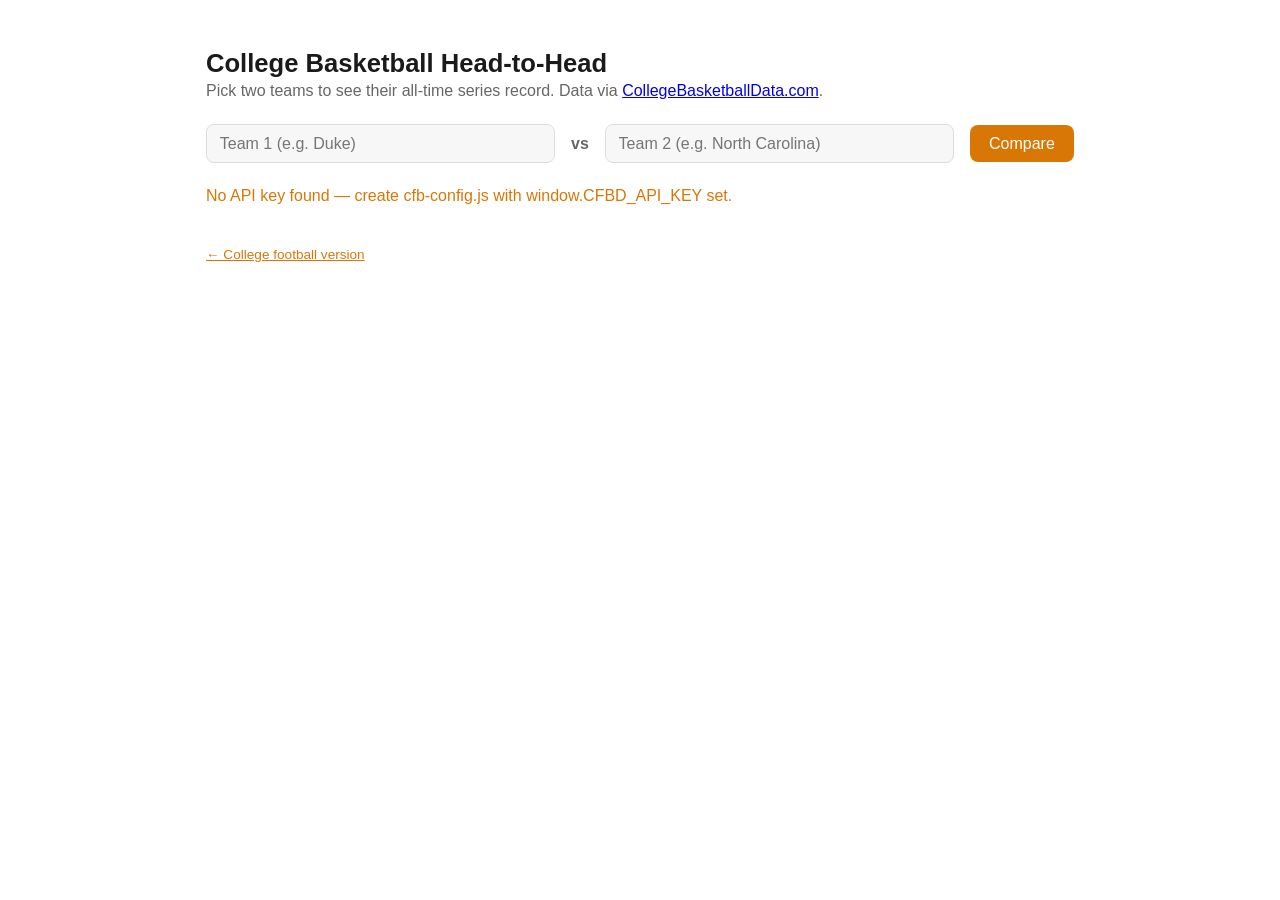
==== cbb-h2h.html @ 53931f18 "feat: add h2h files" ====
<!DOCTYPE html>
<html lang="en">
<head>
<meta charset="UTF-8">
<title>College Basketball Head-to-Head</title>
<style>
  :root {
    color-scheme: light dark;
    --bg: #ffffff;
    --fg: #1a1a1a;
    --muted: #666;
    --border: #ddd;
    --accent: #d97706;
    --card: #f7f7f7;
  }
  @media (prefers-color-scheme: dark) {
    :root {
      --bg: #14161a;
      --fg: #e8e8e8;
      --muted: #9aa0a6;
      --border: #333;
      --accent: #f0a94e;
      --card: #1e2126;
    }
  }
  * { box-sizing: border-box; }
  body {
    background: var(--bg);
    color: var(--fg);
    font-family: -apple-system, BlinkMacSystemFont, "Segoe UI", Roboto, sans-serif;
    max-width: 900px;
    margin: 0 auto;
    padding: 2rem 1rem 4rem;
  }
  h1 { font-size: 1.6rem; margin-bottom: .25rem; }
  p.sub { color: var(--muted); margin-top: 0; }
  .picker {
    display: flex;
    align-items: center;
    gap: 1rem;
    flex-wrap: wrap;
    margin: 1.5rem 0;
  }
  .picker input {
    flex: 1;
    min-width: 200px;
    padding: .6rem .8rem;
    font-size: 1rem;
    border: 1px solid var(--border);
    border-radius: 8px;
    background: var(--card);
    color: var(--fg);
  }
  .vs { font-weight: 700; color: var(--muted); }
  button {
    padding: .6rem 1.2rem;
    font-size: 1rem;
    border: none;
    border-radius: 8px;
    background: var(--accent);
    color: #fff;
    cursor: pointer;
  }
  button:disabled { opacity: .5; cursor: default; }
  #status { color: var(--muted); min-height: 1.2rem; margin-top: .5rem; }
  #result { margin-top: 1.5rem; }
  .summary {
    display: flex;
    gap: 1rem;
    flex-wrap: wrap;
    margin-bottom: 1.5rem;
  }
  .stat {
    background: var(--card);
    border: 1px solid var(--border);
    border-radius: 10px;
    padding: 1rem 1.5rem;
    text-align: center;
    flex: 1;
    min-width: 120px;
  }
  .stat .n { font-size: 1.8rem; font-weight: 700; }
  .stat .l { color: var(--muted); font-size: .85rem; }
  table { width: 100%; border-collapse: collapse; font-size: .9rem; }
  th, td { text-align: left; padding: .5rem .6rem; border-bottom: 1px solid var(--border); }
  th { color: var(--muted); font-weight: 600; }
  tr:hover td { background: var(--card); }
  .winner { font-weight: 700; }
  nav.crosslink { margin-top: 2.5rem; font-size: .85rem; }
  nav.crosslink a { color: var(--accent); }
</style>
</head>
<body>

<h1>College Basketball Head-to-Head</h1>
<p class="sub">Pick two teams to see their all-time series record. Data via <a href="https://collegebasketballdata.com" target="_blank" rel="noopener">CollegeBasketballData.com</a>.</p>

<div class="picker">
  <input id="team1" list="teams" placeholder="Team 1 (e.g. Duke)" autocomplete="off">
  <span class="vs">vs</span>
  <input id="team2" list="teams" placeholder="Team 2 (e.g. North Carolina)" autocomplete="off">
  <datalist id="teams"></datalist>
  <button id="go">Compare</button>
</div>

<div id="status"></div>
<div id="result"></div>

<nav class="crosslink"><a href="cfb-h2h.html">&larr; College football version</a></nav>

<script src="cfb-config.js"></script>
<script>
const API_BASE = "https://api.collegebasketballdata.com";

function apiKey() {
  return (window.CFBD_API_KEY || "").trim();
}

async function apiFetch(path) {
  const key = apiKey();
  if (!key) throw new Error("No API key set. Add it to cfb-config.js.");
  const res = await fetch(API_BASE + path, {
    headers: { Authorization: "Bearer " + key }
  });
  if (!res.ok) {
    throw new Error(`API error ${res.status}: ${await res.text()}`);
  }
  return res.json();
}

async function loadTeams() {
  try {
    const teams = await apiFetch("/teams");
    const names = [...new Set(teams.map(t => t.school))].sort();
    const datalist = document.getElementById("teams");
    datalist.innerHTML = names
      .map(name => `<option value="${name.replace(/"/g, "&quot;")}">`)
      .join("");
  } catch (err) {
    setStatus("Couldn't load team list (typing still works): " + err.message, true);
  }
}

function setStatus(msg, isError) {
  const el = document.getElementById("status");
  el.textContent = msg;
  el.style.color = isError ? "var(--accent)" : "var(--muted)";
}

function fmtDate(d) {
  if (!d) return "";
  return new Date(d).toLocaleDateString(undefined, { year: "numeric", month: "short", day: "numeric" });
}

async function compare() {
  const t1 = document.getElementById("team1").value.trim();
  const t2 = document.getElementById("team2").value.trim();
  const resultEl = document.getElementById("result");
  resultEl.innerHTML = "";

  if (!t1 || !t2) {
    setStatus("Enter both team names.", true);
    return;
  }
  if (t1.toLowerCase() === t2.toLowerCase()) {
    setStatus("Pick two different teams.", true);
    return;
  }

  setStatus("Loading matchup history...");
  document.getElementById("go").disabled = true;

  try {
    // The basketball API has no dedicated matchup endpoint, so pull every
    // game for team1 and filter down to games against team2 client-side.
    const allGames = await apiFetch(`/games?team=${encodeURIComponent(t1)}`);
    const t2Lower = t2.toLowerCase();
    const games = allGames.filter(g =>
      (g.homeTeam || "").toLowerCase() === t2Lower ||
      (g.awayTeam || "").toLowerCase() === t2Lower
    );

    if (games.length === 0) {
      setStatus(`No games found between ${t1} and ${t2}.`);
      return;
    }

    // Resolve canonical display names from the actual game data.
    const team1Name = games[0].homeTeam.toLowerCase() === t1.toLowerCase() ? games[0].homeTeam : games[0].awayTeam;
    const team2Name = games[0].homeTeam.toLowerCase() === t2Lower ? games[0].homeTeam : games[0].awayTeam;

    let team1Wins = 0, team2Wins = 0, ties = 0;
    for (const g of games) {
      const homeIsTeam1 = g.homeTeam.toLowerCase() === t1.toLowerCase();
      const team1Won = homeIsTeam1 ? g.homeWinner : g.awayWinner;
      const team2Won = homeIsTeam1 ? g.awayWinner : g.homeWinner;
      if (team1Won) team1Wins++;
      else if (team2Won) team2Wins++;
      else ties++;
    }

    const seasons = games.map(g => g.season);
    const startYear = Math.min(...seasons);
    const endYear = Math.max(...seasons);
    setStatus(`${games.length} games found, ${startYear}–${endYear}.`);

    const summary = document.createElement("div");
    summary.className = "summary";
    summary.innerHTML = `
      <div class="stat"><div class="n">${team1Wins}</div><div class="l">${team1Name} wins</div></div>
      <div class="stat"><div class="n">${team2Wins}</div><div class="l">${team2Name} wins</div></div>
      <div class="stat"><div class="n">${ties}</div><div class="l">Ties</div></div>
    `;

    const table = document.createElement("table");
    const rows = [...games].sort((a, b) => new Date(b.startDate) - new Date(a.startDate));
    table.innerHTML = `
      <thead>
        <tr><th>Date</th><th>Season</th><th>Home</th><th>Away</th><th>Score</th><th>Winner</th></tr>
      </thead>
      <tbody>
        ${rows.map(g => {
          const winner = g.homeWinner ? g.homeTeam : g.awayWinner ? g.awayTeam : "Tie";
          const label = g.tournament ? `${g.season} (${g.tournament})` : g.season;
          return `<tr>
            <td>${fmtDate(g.startDate)}</td>
            <td>${label}</td>
            <td>${g.homeTeam}</td>
            <td>${g.awayTeam}</td>
            <td>${g.homePoints ?? "?"}–${g.awayPoints ?? "?"}</td>
            <td class="winner">${winner}</td>
          </tr>`;
        }).join("")}
      </tbody>
    `;

    resultEl.appendChild(summary);
    resultEl.appendChild(table);
  } catch (err) {
    setStatus("Error: " + err.message, true);
  } finally {
    document.getElementById("go").disabled = false;
  }
}

document.getElementById("go").addEventListener("click", compare);
document.getElementById("team2").addEventListener("keydown", e => { if (e.key === "Enter") compare(); });
document.getElementById("team1").addEventListener("keydown", e => { if (e.key === "Enter") compare(); });

if (!apiKey()) {
  setStatus("No API key found — create cfb-config.js with window.CFBD_API_KEY set.", true);
} else {
  loadTeams();
}
</script>

</body>
</html>
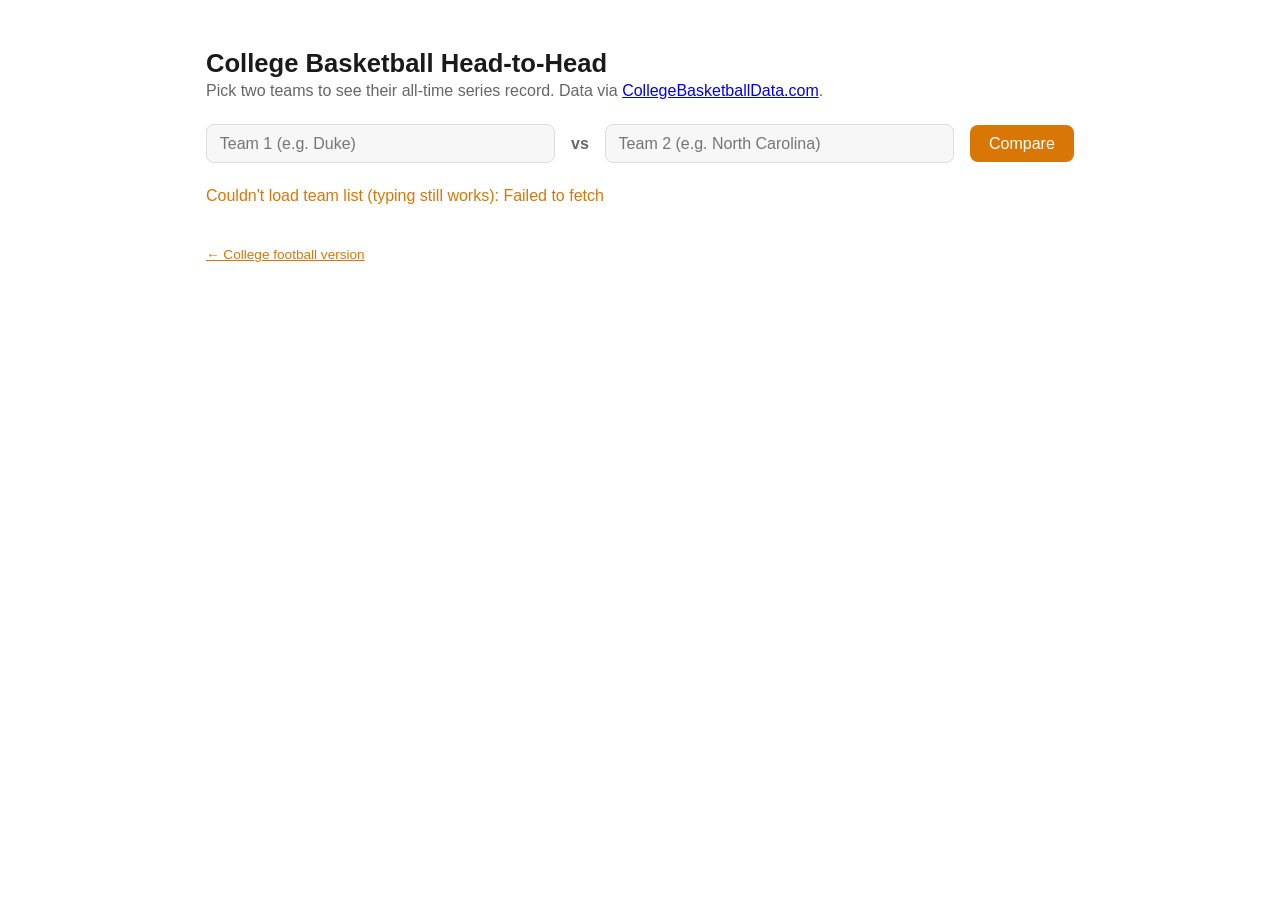
==== commit 6cedac16: "Proxy API calls through Cloudflare Worker; add landing page" ====
--- a/cbb-h2h.html
+++ b/cbb-h2h.html
@@ -108,20 +108,13 @@
 
 <nav class="crosslink"><a href="cfb-h2h.html">&larr; College football version</a></nav>
 
-<script src="cfb-config.js"></script>
+<script src="proxy-config.js"></script>
 <script>
-const API_BASE = "https://api.collegebasketballdata.com";
-
-function apiKey() {
-  return (window.CFBD_API_KEY || "").trim();
-}
+// Requests go through the Cloudflare Worker in worker/, which adds the API key.
+const API_BASE = (window.H2H_PROXY || "").replace(/\/$/, "") + "/cbb";
 
 async function apiFetch(path) {
-  const key = apiKey();
-  if (!key) throw new Error("No API key set. Add it to cfb-config.js.");
-  const res = await fetch(API_BASE + path, {
-    headers: { Authorization: "Bearer " + key }
-  });
+  const res = await fetch(API_BASE + path);
   if (!res.ok) {
     throw new Error(`API error ${res.status}: ${await res.text()}`);
   }
@@ -247,8 +240,8 @@
 document.getElementById("team2").addEventListener("keydown", e => { if (e.key === "Enter") compare(); });
 document.getElementById("team1").addEventListener("keydown", e => { if (e.key === "Enter") compare(); });
 
-if (!apiKey()) {
-  setStatus("No API key found — create cfb-config.js with window.CFBD_API_KEY set.", true);
+if (!window.H2H_PROXY) {
+  setStatus("No proxy URL set — set window.H2H_PROXY in proxy-config.js.", true);
 } else {
   loadTeams();
 }
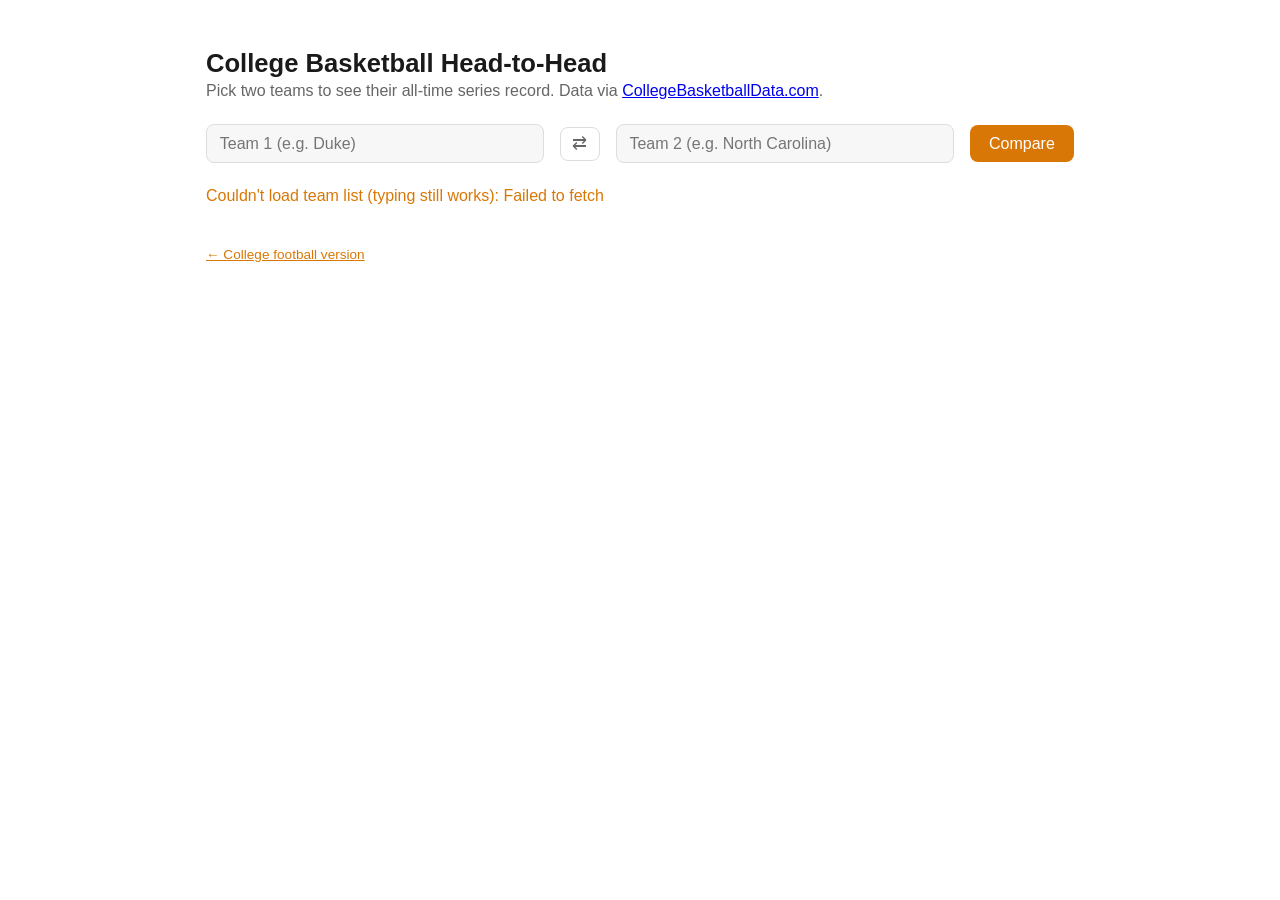
==== commit 1273660d: "feat: mobile layout, shareable links, swap button, typo-tolerant team names Co-Authored-By: Claude O" ====
--- a/cbb-h2h.html
+++ b/cbb-h2h.html
@@ -2,6 +2,7 @@
 <html lang="en">
 <head>
 <meta charset="UTF-8">
+<meta name="viewport" content="width=device-width, initial-scale=1">
 <title>College Basketball Head-to-Head</title>
 <style>
   :root {
@@ -51,7 +52,6 @@
     background: var(--card);
     color: var(--fg);
   }
-  .vs { font-weight: 700; color: var(--muted); }
   button {
     padding: .6rem 1.2rem;
     font-size: 1rem;
@@ -86,6 +86,49 @@
   th { color: var(--muted); font-weight: 600; }
   tr:hover td { background: var(--card); }
   .winner { font-weight: 700; }
+  button.swap {
+    padding: .45rem .7rem;
+    background: transparent;
+    color: var(--muted);
+    border: 1px solid var(--border);
+    font-size: 1.1rem;
+    line-height: 1;
+  }
+  button.swap:hover { color: var(--fg); border-color: var(--muted); }
+  .status-row { display: flex; align-items: baseline; gap: .75rem; flex-wrap: wrap; margin-top: .5rem; }
+  .status-row #status { margin-top: 0; }
+  button.link-btn {
+    padding: 0;
+    background: none;
+    color: var(--accent);
+    font-size: .85rem;
+    text-decoration: underline;
+  }
+  #suggest { display: flex; gap: .5rem; flex-wrap: wrap; margin-top: .5rem; }
+  #suggest:empty { display: none; }
+  button.chip {
+    padding: .35rem .75rem;
+    font-size: .9rem;
+    background: var(--card);
+    color: var(--fg);
+    border: 1px solid var(--border);
+    border-radius: 999px;
+  }
+  button.chip:hover { border-color: var(--accent); }
+  .table-wrap { overflow-x: auto; -webkit-overflow-scrolling: touch; }
+  @media (max-width: 600px) {
+    body { padding: 1.25rem .9rem 3rem; }
+    .picker { gap: .6rem; }
+    .picker input { flex-basis: 100%; min-width: 0; }
+    button.swap { margin: 0 auto; transform: rotate(90deg); }
+    #go { flex-basis: 100%; }
+    .stat { padding: .75rem; min-width: 0; }
+    .stat .n { font-size: 1.4rem; }
+    table { min-width: 560px; font-size: .85rem; }
+    th, td { padding: .4rem .45rem; }
+  }
+  tr.upcoming td { color: var(--muted); font-style: italic; }
+  tr.upcoming .winner { font-weight: 400; }
   nav.crosslink { margin-top: 2.5rem; font-size: .85rem; }
   nav.crosslink a { color: var(--accent); }
 </style>
@@ -97,21 +140,26 @@
 
 <div class="picker">
   <input id="team1" list="teams" placeholder="Team 1 (e.g. Duke)" autocomplete="off">
-  <span class="vs">vs</span>
+  <button id="swap" class="swap" type="button" title="Swap teams" aria-label="Swap teams">&#8644;</button>
   <input id="team2" list="teams" placeholder="Team 2 (e.g. North Carolina)" autocomplete="off">
   <datalist id="teams"></datalist>
   <button id="go">Compare</button>
 </div>
 
-<div id="status"></div>
+<div class="status-row"><div id="status"></div><button id="copy-link" class="link-btn" type="button" hidden>Copy link</button></div>
+<div id="suggest"></div>
 <div id="result"></div>
 
 <nav class="crosslink"><a href="cfb-h2h.html">&larr; College football version</a></nav>
 
 <script src="proxy-config.js"></script>
+<script src="common.js"></script>
 <script>
 // Requests go through the Cloudflare Worker in worker/, which adds the API key.
 const API_BASE = (window.H2H_PROXY || "").replace(/\/$/, "") + "/cbb";
+
+// Built from the team list once it loads; null until then (or if it fails).
+let teamIndex = null;
 
 async function apiFetch(path) {
   const res = await fetch(API_BASE + path);
@@ -124,6 +172,7 @@
 async function loadTeams() {
   try {
     const teams = await apiFetch("/teams");
+    teamIndex = buildTeamIndex(teams, ["abbreviation", "shortDisplayName", "displayName"]);
     const names = [...new Set(teams.map(t => t.school))].sort();
     const datalist = document.getElementById("teams");
     datalist.innerHTML = names
@@ -146,20 +195,26 @@
 }
 
 async function compare() {
-  const t1 = document.getElementById("team1").value.trim();
-  const t2 = document.getElementById("team2").value.trim();
+  const raw1 = document.getElementById("team1").value.trim();
+  const raw2 = document.getElementById("team2").value.trim();
   const resultEl = document.getElementById("result");
   resultEl.innerHTML = "";
-
-  if (!t1 || !t2) {
+  clearSuggestions();
+  showCopyLink(false);
+
+  if (!raw1 || !raw2) {
     setStatus("Enter both team names.", true);
     return;
   }
+  const picked = resolvePair(raw1, raw2, teamIndex, compare);
+  if (!picked) return;
+  const { t1, t2, note } = picked;
   if (t1.toLowerCase() === t2.toLowerCase()) {
     setStatus("Pick two different teams.", true);
     return;
   }
 
+  writeTeamsToUrl(t1, t2);
   setStatus("Loading matchup history...");
   document.getElementById("go").disabled = true;
 
@@ -168,13 +223,21 @@
     // game for team1 and filter down to games against team2 client-side.
     const allGames = await apiFetch(`/games?team=${encodeURIComponent(t1)}`);
     const t2Lower = t2.toLowerCase();
-    const games = allGames.filter(g =>
+    const matchups = allGames.filter(g =>
       (g.homeTeam || "").toLowerCase() === t2Lower ||
       (g.awayTeam || "").toLowerCase() === t2Lower
     );
 
+    // Unplayed games come back with status "scheduled" and a 0–0 score, so
+    // only finished games count toward the record. Future ones are listed as
+    // upcoming; past non-final ones (postponed/cancelled) are dropped.
+    const now = Date.now();
+    const played = matchups.filter(g => g.status === "final");
+    const upcoming = matchups.filter(g => g.status !== "final" && new Date(g.startDate) > now);
+    const games = [...played, ...upcoming];
+
     if (games.length === 0) {
-      setStatus(`No games found between ${t1} and ${t2}.`);
+      setStatus(`No games found between ${t1} and ${t2}.${note}`);
       return;
     }
 
@@ -183,7 +246,7 @@
     const team2Name = games[0].homeTeam.toLowerCase() === t2Lower ? games[0].homeTeam : games[0].awayTeam;
 
     let team1Wins = 0, team2Wins = 0, ties = 0;
-    for (const g of games) {
+    for (const g of played) {
       const homeIsTeam1 = g.homeTeam.toLowerCase() === t1.toLowerCase();
       const team1Won = homeIsTeam1 ? g.homeWinner : g.awayWinner;
       const team2Won = homeIsTeam1 ? g.awayWinner : g.homeWinner;
@@ -192,17 +255,20 @@
       else ties++;
     }
 
-    const seasons = games.map(g => g.season);
-    const startYear = Math.min(...seasons);
-    const endYear = Math.max(...seasons);
-    setStatus(`${games.length} games found, ${startYear}–${endYear}.`);
+    const upcomingNote = upcoming.length ? ` · ${upcoming.length} upcoming` : "";
+    if (played.length) {
+      const seasons = played.map(g => g.season);
+      setStatus(`${played.length} games played, ${Math.min(...seasons)}–${Math.max(...seasons)}${upcomingNote}.${note}`);
+    } else {
+      setStatus(`No games played yet${upcomingNote}.${note}`);
+    }
 
     const summary = document.createElement("div");
     summary.className = "summary";
     summary.innerHTML = `
       <div class="stat"><div class="n">${team1Wins}</div><div class="l">${team1Name} wins</div></div>
       <div class="stat"><div class="n">${team2Wins}</div><div class="l">${team2Name} wins</div></div>
-      <div class="stat"><div class="n">${ties}</div><div class="l">Ties</div></div>
+      ${ties ? `<div class="stat"><div class="n">${ties}</div><div class="l">Ties</div></div>` : ""}
     `;
 
     const table = document.createElement("table");
@@ -213,22 +279,28 @@
       </thead>
       <tbody>
         ${rows.map(g => {
-          const winner = g.homeWinner ? g.homeTeam : g.awayWinner ? g.awayTeam : "Tie";
+          const isUpcoming = g.status !== "final";
+          const winner = isUpcoming ? "Upcoming" : g.homeWinner ? g.homeTeam : g.awayWinner ? g.awayTeam : "Tie";
+          const score = isUpcoming ? "—" : `${g.homePoints ?? "?"}–${g.awayPoints ?? "?"}`;
           const label = g.tournament ? `${g.season} (${g.tournament})` : g.season;
-          return `<tr>
+          return `<tr${isUpcoming ? ' class="upcoming"' : ""}>
             <td>${fmtDate(g.startDate)}</td>
             <td>${label}</td>
             <td>${g.homeTeam}</td>
             <td>${g.awayTeam}</td>
-            <td>${g.homePoints ?? "?"}–${g.awayPoints ?? "?"}</td>
+            <td>${score}</td>
             <td class="winner">${winner}</td>
           </tr>`;
         }).join("")}
       </tbody>
     `;
 
+    const tableWrap = document.createElement("div");
+    tableWrap.className = "table-wrap";
+    tableWrap.appendChild(table);
     resultEl.appendChild(summary);
-    resultEl.appendChild(table);
+    resultEl.appendChild(tableWrap);
+    showCopyLink(true);
   } catch (err) {
     setStatus("Error: " + err.message, true);
   } finally {
@@ -237,13 +309,15 @@
 }
 
 document.getElementById("go").addEventListener("click", compare);
+initSwap(compare);
+initCopyLink();
 document.getElementById("team2").addEventListener("keydown", e => { if (e.key === "Enter") compare(); });
 document.getElementById("team1").addEventListener("keydown", e => { if (e.key === "Enter") compare(); });
 
 if (!window.H2H_PROXY) {
   setStatus("No proxy URL set — set window.H2H_PROXY in proxy-config.js.", true);
 } else {
-  loadTeams();
+  loadTeams().then(() => autoRunFromUrl(compare));
 }
 </script>
 
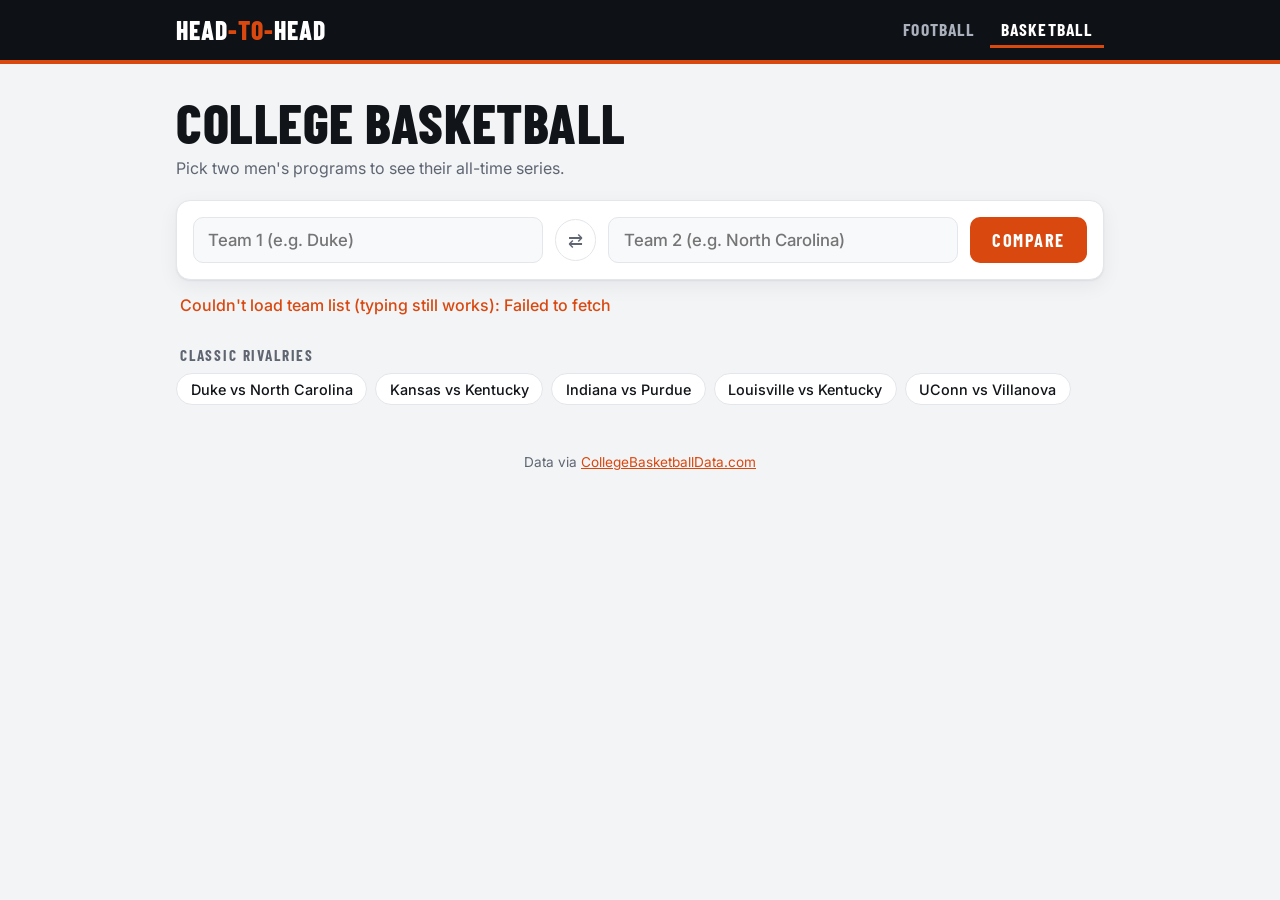
==== commit a9b0f3f7: "feat: scoreboard redesign with team logos and colors Shared style.css, header with sport tabs, score" ====
--- a/cbb-h2h.html
+++ b/cbb-h2h.html
@@ -4,153 +4,49 @@
 <meta charset="UTF-8">
 <meta name="viewport" content="width=device-width, initial-scale=1">
 <title>College Basketball Head-to-Head</title>
-<style>
-  :root {
-    color-scheme: light dark;
-    --bg: #ffffff;
-    --fg: #1a1a1a;
-    --muted: #666;
-    --border: #ddd;
-    --accent: #d97706;
-    --card: #f7f7f7;
-  }
-  @media (prefers-color-scheme: dark) {
-    :root {
-      --bg: #14161a;
-      --fg: #e8e8e8;
-      --muted: #9aa0a6;
-      --border: #333;
-      --accent: #f0a94e;
-      --card: #1e2126;
-    }
-  }
-  * { box-sizing: border-box; }
-  body {
-    background: var(--bg);
-    color: var(--fg);
-    font-family: -apple-system, BlinkMacSystemFont, "Segoe UI", Roboto, sans-serif;
-    max-width: 900px;
-    margin: 0 auto;
-    padding: 2rem 1rem 4rem;
-  }
-  h1 { font-size: 1.6rem; margin-bottom: .25rem; }
-  p.sub { color: var(--muted); margin-top: 0; }
-  .picker {
-    display: flex;
-    align-items: center;
-    gap: 1rem;
-    flex-wrap: wrap;
-    margin: 1.5rem 0;
-  }
-  .picker input {
-    flex: 1;
-    min-width: 200px;
-    padding: .6rem .8rem;
-    font-size: 1rem;
-    border: 1px solid var(--border);
-    border-radius: 8px;
-    background: var(--card);
-    color: var(--fg);
-  }
-  button {
-    padding: .6rem 1.2rem;
-    font-size: 1rem;
-    border: none;
-    border-radius: 8px;
-    background: var(--accent);
-    color: #fff;
-    cursor: pointer;
-  }
-  button:disabled { opacity: .5; cursor: default; }
-  #status { color: var(--muted); min-height: 1.2rem; margin-top: .5rem; }
-  #result { margin-top: 1.5rem; }
-  .summary {
-    display: flex;
-    gap: 1rem;
-    flex-wrap: wrap;
-    margin-bottom: 1.5rem;
-  }
-  .stat {
-    background: var(--card);
-    border: 1px solid var(--border);
-    border-radius: 10px;
-    padding: 1rem 1.5rem;
-    text-align: center;
-    flex: 1;
-    min-width: 120px;
-  }
-  .stat .n { font-size: 1.8rem; font-weight: 700; }
-  .stat .l { color: var(--muted); font-size: .85rem; }
-  table { width: 100%; border-collapse: collapse; font-size: .9rem; }
-  th, td { text-align: left; padding: .5rem .6rem; border-bottom: 1px solid var(--border); }
-  th { color: var(--muted); font-weight: 600; }
-  tr:hover td { background: var(--card); }
-  .winner { font-weight: 700; }
-  button.swap {
-    padding: .45rem .7rem;
-    background: transparent;
-    color: var(--muted);
-    border: 1px solid var(--border);
-    font-size: 1.1rem;
-    line-height: 1;
-  }
-  button.swap:hover { color: var(--fg); border-color: var(--muted); }
-  .status-row { display: flex; align-items: baseline; gap: .75rem; flex-wrap: wrap; margin-top: .5rem; }
-  .status-row #status { margin-top: 0; }
-  button.link-btn {
-    padding: 0;
-    background: none;
-    color: var(--accent);
-    font-size: .85rem;
-    text-decoration: underline;
-  }
-  #suggest { display: flex; gap: .5rem; flex-wrap: wrap; margin-top: .5rem; }
-  #suggest:empty { display: none; }
-  button.chip {
-    padding: .35rem .75rem;
-    font-size: .9rem;
-    background: var(--card);
-    color: var(--fg);
-    border: 1px solid var(--border);
-    border-radius: 999px;
-  }
-  button.chip:hover { border-color: var(--accent); }
-  .table-wrap { overflow-x: auto; -webkit-overflow-scrolling: touch; }
-  @media (max-width: 600px) {
-    body { padding: 1.25rem .9rem 3rem; }
-    .picker { gap: .6rem; }
-    .picker input { flex-basis: 100%; min-width: 0; }
-    button.swap { margin: 0 auto; transform: rotate(90deg); }
-    #go { flex-basis: 100%; }
-    .stat { padding: .75rem; min-width: 0; }
-    .stat .n { font-size: 1.4rem; }
-    table { min-width: 560px; font-size: .85rem; }
-    th, td { padding: .4rem .45rem; }
-  }
-  tr.upcoming td { color: var(--muted); font-style: italic; }
-  tr.upcoming .winner { font-weight: 400; }
-  nav.crosslink { margin-top: 2.5rem; font-size: .85rem; }
-  nav.crosslink a { color: var(--accent); }
-</style>
+<link rel="preconnect" href="https://fonts.googleapis.com">
+<link rel="preconnect" href="https://fonts.gstatic.com" crossorigin>
+<link rel="stylesheet" href="https://fonts.googleapis.com/css2?family=Barlow+Condensed:wght@600;700;800&family=Inter:wght@400;500;600;700&display=swap">
+<link rel="stylesheet" href="style.css">
 </head>
-<body>
-
-<h1>College Basketball Head-to-Head</h1>
-<p class="sub">Pick two teams to see their all-time series record. Data via <a href="https://collegebasketballdata.com" target="_blank" rel="noopener">CollegeBasketballData.com</a>.</p>
-
-<div class="picker">
-  <input id="team1" list="teams" placeholder="Team 1 (e.g. Duke)" autocomplete="off">
-  <button id="swap" class="swap" type="button" title="Swap teams" aria-label="Swap teams">&#8644;</button>
-  <input id="team2" list="teams" placeholder="Team 2 (e.g. North Carolina)" autocomplete="off">
-  <datalist id="teams"></datalist>
-  <button id="go">Compare</button>
-</div>
-
-<div class="status-row"><div id="status"></div><button id="copy-link" class="link-btn" type="button" hidden>Copy link</button></div>
-<div id="suggest"></div>
-<div id="result"></div>
-
-<nav class="crosslink"><a href="cfb-h2h.html">&larr; College football version</a></nav>
+<body data-sport="cbb">
+
+<header class="topbar">
+  <div class="wrap">
+    <a class="wordmark" href="index.html">Head<span>-to-</span>Head</a>
+    <nav class="tabs" aria-label="Sport">
+      <a href="cfb-h2h.html">Football</a>
+      <a href="cbb-h2h.html" aria-current="page">Basketball</a>
+    </nav>
+  </div>
+</header>
+
+<main class="wrap">
+  <section class="hero">
+    <h1>College Basketball</h1>
+    <p>Pick two men's programs to see their all-time series.</p>
+  </section>
+
+  <div class="card picker">
+    <div class="input-wrap"><span class="input-logo"></span><input id="team1" list="teams" placeholder="Team 1 (e.g. Duke)" autocomplete="off" aria-label="Team 1"></div>
+    <button id="swap" class="swap" type="button" title="Swap teams" aria-label="Swap teams">&#8644;</button>
+    <div class="input-wrap"><span class="input-logo"></span><input id="team2" list="teams" placeholder="Team 2 (e.g. North Carolina)" autocomplete="off" aria-label="Team 2"></div>
+    <datalist id="teams"></datalist>
+    <button id="go">Compare</button>
+  </div>
+
+  <div id="status" role="status"></div>
+  <div id="suggest"></div>
+
+  <section id="rivalries" class="rivalries">
+    <h2>Classic rivalries</h2>
+    <div class="chips"></div>
+  </section>
+
+  <div id="result"></div>
+</main>
+
+<footer class="wrap">Data via <a href="https://collegebasketballdata.com" target="_blank" rel="noopener">CollegeBasketballData.com</a></footer>
 
 <script src="proxy-config.js"></script>
 <script src="common.js"></script>
@@ -172,26 +68,17 @@
 async function loadTeams() {
   try {
     const teams = await apiFetch("/teams");
-    teamIndex = buildTeamIndex(teams, ["abbreviation", "shortDisplayName", "displayName"]);
+    teamIndex = buildTeamIndex(teams, ["abbreviation", "shortDisplayName", "displayName"],
+      t => ({ color: t.primaryColor, altColor: t.secondaryColor, abbr: t.abbreviation, logos: t.logos }));
     const names = [...new Set(teams.map(t => t.school))].sort();
     const datalist = document.getElementById("teams");
     datalist.innerHTML = names
-      .map(name => `<option value="${name.replace(/"/g, "&quot;")}">`)
+      .map(name => `<option value="${esc(name)}">`)
       .join("");
+    refreshInputLogos(teamIndex);
   } catch (err) {
     setStatus("Couldn't load team list (typing still works): " + err.message, true);
   }
-}
-
-function setStatus(msg, isError) {
-  const el = document.getElementById("status");
-  el.textContent = msg;
-  el.style.color = isError ? "var(--accent)" : "var(--muted)";
-}
-
-function fmtDate(d) {
-  if (!d) return "";
-  return new Date(d).toLocaleDateString(undefined, { year: "numeric", month: "short", day: "numeric" });
 }
 
 async function compare() {
@@ -200,7 +87,6 @@
   const resultEl = document.getElementById("result");
   resultEl.innerHTML = "";
   clearSuggestions();
-  showCopyLink(false);
 
   if (!raw1 || !raw2) {
     setStatus("Enter both team names.", true);
@@ -216,6 +102,7 @@
 
   writeTeamsToUrl(t1, t2);
   setStatus("Loading matchup history...");
+  renderSkeleton();
   document.getElementById("go").disabled = true;
 
   try {
@@ -237,7 +124,8 @@
     const games = [...played, ...upcoming];
 
     if (games.length === 0) {
-      setStatus(`No games found between ${t1} and ${t2}.${note}`);
+      resultEl.innerHTML = "";
+      setStatus(`No games found between ${t1} and ${t2}. ${note}`.trim());
       return;
     }
 
@@ -256,52 +144,45 @@
     }
 
     const upcomingNote = upcoming.length ? ` · ${upcoming.length} upcoming` : "";
+    let metaLine;
     if (played.length) {
-      const seasons = played.map(g => g.season);
-      setStatus(`${played.length} games played, ${Math.min(...seasons)}–${Math.max(...seasons)}${upcomingNote}.${note}`);
+      metaLine = `${gamesSummary(played.length, played.map(g => g.season))}${upcomingNote}.`;
     } else {
-      setStatus(`No games played yet${upcomingNote}.${note}`);
+      metaLine = `No games played yet${upcomingNote}.`;
     }
-
-    const summary = document.createElement("div");
-    summary.className = "summary";
-    summary.innerHTML = `
-      <div class="stat"><div class="n">${team1Wins}</div><div class="l">${team1Name} wins</div></div>
-      <div class="stat"><div class="n">${team2Wins}</div><div class="l">${team2Name} wins</div></div>
-      ${ties ? `<div class="stat"><div class="n">${ties}</div><div class="l">Ties</div></div>` : ""}
-    `;
-
-    const table = document.createElement("table");
-    const rows = [...games].sort((a, b) => new Date(b.startDate) - new Date(a.startDate));
-    table.innerHTML = `
-      <thead>
-        <tr><th>Date</th><th>Season</th><th>Home</th><th>Away</th><th>Score</th><th>Winner</th></tr>
-      </thead>
-      <tbody>
-        ${rows.map(g => {
-          const isUpcoming = g.status !== "final";
-          const winner = isUpcoming ? "Upcoming" : g.homeWinner ? g.homeTeam : g.awayWinner ? g.awayTeam : "Tie";
-          const score = isUpcoming ? "—" : `${g.homePoints ?? "?"}–${g.awayPoints ?? "?"}`;
-          const label = g.tournament ? `${g.season} (${g.tournament})` : g.season;
-          return `<tr${isUpcoming ? ' class="upcoming"' : ""}>
-            <td>${fmtDate(g.startDate)}</td>
-            <td>${label}</td>
-            <td>${g.homeTeam}</td>
-            <td>${g.awayTeam}</td>
-            <td>${score}</td>
-            <td class="winner">${winner}</td>
-          </tr>`;
-        }).join("")}
-      </tbody>
-    `;
-
-    const tableWrap = document.createElement("div");
-    tableWrap.className = "table-wrap";
-    tableWrap.appendChild(table);
-    resultEl.appendChild(summary);
-    resultEl.appendChild(tableWrap);
-    showCopyLink(true);
+    setStatus("");
+
+    const rows = [...games]
+      .sort((a, b) => new Date(b.startDate) - new Date(a.startDate))
+      .map(g => {
+        const badges = [];
+        if (g.tournament) badges.push({ text: g.tournament, post: true });
+        else if (g.seasonType === "postseason") badges.push({ text: "postseason", post: true });
+        if (g.neutralSite) badges.push({ text: "Neutral" });
+        return {
+          date: g.startDate,
+          season: g.season,
+          badges,
+          home: g.homeTeam,
+          away: g.awayTeam,
+          homePts: g.homePoints,
+          awayPts: g.awayPoints,
+          winner: g.homeWinner ? g.homeTeam : g.awayWinner ? g.awayTeam : null,
+          upcoming: g.status !== "final",
+        };
+      });
+
+    renderMatchup({
+      team1: team1Name,
+      team2: team2Name,
+      wins1: team1Wins,
+      wins2: team2Wins,
+      ties,
+      metaLine: `${metaLine} ${note}`.trim(),
+      rows,
+    }, teamIndex);
   } catch (err) {
+    resultEl.innerHTML = "";
     setStatus("Error: " + err.message, true);
   } finally {
     document.getElementById("go").disabled = false;
@@ -309,8 +190,16 @@
 }
 
 document.getElementById("go").addEventListener("click", compare);
-initSwap(compare);
+initSwap(compare, () => teamIndex);
 initCopyLink();
+initInputLogos(() => teamIndex);
+initRivalries([
+  ["Duke", "North Carolina"],
+  ["Kansas", "Kentucky"],
+  ["Indiana", "Purdue"],
+  ["Louisville", "Kentucky"],
+  ["UConn", "Villanova"],
+], compare);
 document.getElementById("team2").addEventListener("keydown", e => { if (e.key === "Enter") compare(); });
 document.getElementById("team1").addEventListener("keydown", e => { if (e.key === "Enter") compare(); });
 
--- a/style.css
+++ b/style.css
@@ -0,0 +1,365 @@
+/* Shared styles for index.html, cfb-h2h.html and cbb-h2h.html.
+   Each page sets <body data-sport="cfb|cbb"> for its accent color. */
+
+:root {
+  color-scheme: light dark;
+  --bg: #f3f4f6;
+  --surface: #ffffff;
+  --surface-2: #f8f9fb;
+  --fg: #111418;
+  --muted: #5f6672;
+  --border: #e3e6ea;
+  --shadow: 0 1px 2px rgba(16, 20, 26, .06), 0 6px 20px rgba(16, 20, 26, .06);
+  --topbar: #0e1116;
+  --tie: #b9bec7;
+  --accent: #b3122e;
+  --accent-fg: #ffffff;
+  --display: "Barlow Condensed", "Arial Narrow", "Helvetica Neue", sans-serif;
+  --body: "Inter", -apple-system, BlinkMacSystemFont, "Segoe UI", Roboto, sans-serif;
+  --radius: 14px;
+}
+[data-sport="cbb"] { --accent: #d9480f; }
+
+@media (prefers-color-scheme: dark) {
+  :root {
+    --bg: #0b0d11;
+    --surface: #15181e;
+    --surface-2: #1b1f26;
+    --fg: #e9ecf1;
+    --muted: #9aa2ad;
+    --border: #2a2f38;
+    --shadow: 0 1px 2px rgba(0, 0, 0, .4), 0 8px 24px rgba(0, 0, 0, .35);
+    --topbar: #05070a;
+    --tie: #5b626d;
+    --accent: #ff5a6e;
+    --accent-fg: #14060a;
+  }
+  [data-sport="cbb"] { --accent: #ff8a3d; }
+}
+
+* { box-sizing: border-box; }
+html { -webkit-text-size-adjust: 100%; }
+body {
+  margin: 0;
+  background: var(--bg);
+  color: var(--fg);
+  font-family: var(--body);
+  line-height: 1.45;
+}
+a { color: var(--accent); }
+.wrap { max-width: 960px; margin: 0 auto; padding: 0 1rem; }
+
+/* ---- Top bar ---- */
+.topbar {
+  background: var(--topbar);
+  color: #fff;
+  border-bottom: 4px solid var(--accent);
+}
+.topbar .wrap { display: flex; align-items: center; justify-content: space-between; gap: 1rem; height: 60px; }
+.wordmark {
+  font-family: var(--display);
+  font-weight: 800;
+  font-size: 1.6rem;
+  letter-spacing: .04em;
+  color: #fff;
+  text-decoration: none;
+  text-transform: uppercase;
+}
+.wordmark span { color: var(--accent); }
+.tabs { display: flex; gap: .25rem; }
+.tabs a {
+  font-family: var(--display);
+  font-weight: 700;
+  font-size: 1.1rem;
+  letter-spacing: .06em;
+  text-transform: uppercase;
+  color: #aab1bc;
+  text-decoration: none;
+  padding: .35rem .7rem;
+  border-radius: 8px;
+}
+.tabs a:hover { color: #fff; background: rgba(255, 255, 255, .06); }
+.tabs a[aria-current="page"] { color: #fff; box-shadow: inset 0 -3px 0 var(--accent); border-radius: 0; }
+
+/* ---- Page heading ---- */
+.hero { padding: 2rem 0 1.25rem; }
+.hero h1 {
+  font-family: var(--display);
+  font-weight: 800;
+  font-size: clamp(2.2rem, 6vw, 3.4rem);
+  line-height: 1;
+  letter-spacing: .01em;
+  text-transform: uppercase;
+  margin: 0 0 .4rem;
+}
+.hero p { margin: 0; color: var(--muted); }
+
+/* ---- Cards ---- */
+.card {
+  background: var(--surface);
+  border: 1px solid var(--border);
+  border-radius: var(--radius);
+  box-shadow: var(--shadow);
+}
+
+/* ---- Picker ---- */
+.picker { display: flex; align-items: center; gap: .75rem; padding: 1rem; }
+.input-wrap { position: relative; flex: 1; min-width: 0; }
+.input-wrap input {
+  width: 100%;
+  padding: .75rem .9rem;
+  font: 500 1.05rem var(--body);
+  color: var(--fg);
+  background: var(--surface-2);
+  border: 1px solid var(--border);
+  border-radius: 10px;
+  outline: none;
+  transition: border-color .15s, box-shadow .15s;
+}
+.input-wrap input:focus { border-color: var(--accent); box-shadow: 0 0 0 3px color-mix(in srgb, var(--accent) 22%, transparent); }
+.input-wrap.has-logo input { padding-left: 2.9rem; }
+.input-logo { position: absolute; left: .65rem; top: 50%; transform: translateY(-50%); width: 28px; height: 28px; display: none; }
+.input-wrap.has-logo .input-logo { display: block; }
+
+button { font-family: var(--body); cursor: pointer; }
+button:disabled { opacity: .55; cursor: default; }
+#go {
+  padding: .75rem 1.4rem;
+  font: 700 1.15rem var(--display);
+  letter-spacing: .08em;
+  text-transform: uppercase;
+  color: var(--accent-fg);
+  background: var(--accent);
+  border: none;
+  border-radius: 10px;
+}
+#go:hover:not(:disabled) { filter: brightness(1.08); }
+button.swap {
+  flex: none;
+  width: 2.6rem;
+  height: 2.6rem;
+  font-size: 1.15rem;
+  line-height: 1;
+  color: var(--muted);
+  background: transparent;
+  border: 1px solid var(--border);
+  border-radius: 50%;
+}
+button.swap:hover { color: var(--fg); border-color: var(--muted); }
+
+/* ---- Status, suggestions, empty state ---- */
+#status { min-height: 1.4rem; margin: .9rem .25rem 0; color: var(--muted); }
+#status:empty { min-height: 0; margin: 0; }
+#status.error { color: var(--accent); font-weight: 500; }
+#suggest { display: flex; gap: .5rem; flex-wrap: wrap; margin: .6rem .25rem 0; }
+#suggest:empty { display: none; }
+.chip {
+  display: inline-flex;
+  align-items: center;
+  padding: .4rem .85rem;
+  font: 500 .9rem var(--body);
+  color: var(--fg);
+  text-decoration: none;
+  background: var(--surface);
+  border: 1px solid var(--border);
+  border-radius: 999px;
+}
+.chip:hover { border-color: var(--accent); color: var(--accent); }
+.rivalries { margin-top: 1.75rem; }
+.rivalries h2, .section-label {
+  font: 700 .95rem var(--display);
+  letter-spacing: .12em;
+  text-transform: uppercase;
+  color: var(--muted);
+  margin: 0 0 .6rem .25rem;
+}
+.rivalries .chips { display: flex; gap: .5rem; flex-wrap: wrap; }
+
+#result { margin-top: 1.5rem; }
+#result:empty { margin-top: 0; }
+
+/* ---- Scoreboard ---- */
+.scoreboard {
+  --c1: #555;
+  --c2: #999;
+  display: grid;
+  grid-template-columns: 1fr auto 1fr;
+  align-items: center;
+  gap: 1rem 1.25rem;
+  padding: 1.75rem 1.5rem 1.25rem;
+  overflow: hidden;
+  border-left: 6px solid var(--c1);
+  border-right: 6px solid var(--c2);
+  background:
+    linear-gradient(90deg,
+      color-mix(in srgb, var(--c1) 16%, transparent),
+      transparent 38%, transparent 62%,
+      color-mix(in srgb, var(--c2) 16%, transparent)),
+    var(--surface);
+}
+.sb-team { display: flex; flex-direction: column; align-items: center; gap: .6rem; text-align: center; min-width: 0; }
+.sb-name {
+  font: 800 clamp(1.15rem, 3.2vw, 1.75rem) / 1.05 var(--display);
+  letter-spacing: .03em;
+  text-transform: uppercase;
+  overflow-wrap: anywhere;
+}
+.sb-center { text-align: center; }
+.sb-nums {
+  font: 800 clamp(2.8rem, 9vw, 4.6rem) / 1 var(--display);
+  font-variant-numeric: tabular-nums;
+  white-space: nowrap;
+}
+.sb-nums .trail { color: var(--muted); }
+.sb-nums .dash { color: var(--muted); padding: 0 .12em; font-weight: 600; }
+.sb-verdict { margin-top: .4rem; font: 700 1rem var(--display); letter-spacing: .08em; text-transform: uppercase; color: var(--muted); }
+.sb-ties { display: inline-block; margin-top: .45rem; }
+.sb-bar {
+  grid-column: 1 / -1;
+  display: flex;
+  height: 12px;
+  border-radius: 999px;
+  overflow: hidden;
+  background: var(--tie);
+  box-shadow: inset 0 0 0 1px color-mix(in srgb, var(--fg) 12%, transparent);
+}
+.sb-bar i { display: block; min-width: 0; }
+.sb-bar .b1 { background: var(--c1); }
+.sb-bar .b2 { background: var(--c2); }
+.sb-bar .bt { background: var(--tie); }
+.sb-meta {
+  grid-column: 1 / -1;
+  display: flex;
+  justify-content: space-between;
+  align-items: baseline;
+  gap: .5rem 1rem;
+  flex-wrap: wrap;
+  font-size: .9rem;
+  color: var(--muted);
+}
+.link-btn { padding: 0; font: 600 .9rem var(--body); color: var(--accent); background: none; border: none; }
+.link-btn:hover { text-decoration: underline; }
+
+/* ---- Logos ---- */
+.logo { position: relative; display: inline-grid; place-items: center; flex: none; }
+.logo.lg { width: 104px; height: 104px; }
+.logo.sm { width: 28px; height: 28px; }
+.logo picture, .logo img { width: 100%; height: 100%; object-fit: contain; display: block; }
+.logo .initials {
+  position: absolute;
+  inset: 6%;
+  display: grid;
+  place-items: center;
+  border-radius: 50%;
+  font: 800 1.9rem var(--display);
+  letter-spacing: .02em;
+  color: #fff;
+  background: var(--team);
+  visibility: hidden;
+}
+.logo.sm .initials { font-size: .7rem; }
+.logo.no-img .initials { visibility: visible; }
+.logo.no-img picture { display: none; }
+
+/* ---- Pills ---- */
+.pill {
+  display: inline-block;
+  padding: .1rem .5rem;
+  font: 700 .72rem var(--display);
+  letter-spacing: .08em;
+  text-transform: uppercase;
+  white-space: nowrap;
+  vertical-align: .1em;
+  color: var(--muted);
+  background: var(--surface-2);
+  border: 1px solid var(--border);
+  border-radius: 999px;
+}
+.pill.post { color: var(--accent); border-color: color-mix(in srgb, var(--accent) 40%, transparent); }
+
+/* ---- Games table ---- */
+.games { margin-top: 1.25rem; overflow: hidden; }
+.games-head { display: flex; justify-content: space-between; align-items: baseline; padding: 1rem 1.1rem .5rem; }
+.games-head .section-label { margin: 0; }
+.table-wrap { max-height: 70vh; overflow: auto; -webkit-overflow-scrolling: touch; }
+table { width: 100%; border-collapse: collapse; font-size: .92rem; }
+th {
+  position: sticky;
+  top: 0;
+  z-index: 1;
+  text-align: left;
+  padding: .6rem .8rem;
+  font: 700 .85rem var(--display);
+  letter-spacing: .1em;
+  text-transform: uppercase;
+  color: var(--muted);
+  background: var(--surface);
+  border-bottom: 2px solid var(--border);
+}
+td { padding: .6rem .8rem; border-bottom: 1px solid var(--border); white-space: nowrap; }
+tbody tr:nth-child(even) td { background: color-mix(in srgb, var(--surface-2) 70%, transparent); }
+tbody tr:hover td { background: var(--surface-2); }
+tbody tr:last-child td { border-bottom: none; }
+td.score { font-variant-numeric: tabular-nums; color: var(--muted); }
+td.score b { color: var(--fg); }
+td.team.won { font-weight: 600; }
+td.winner { font-weight: 700; }
+.dot { display: inline-block; width: .6rem; height: .6rem; margin-right: .45rem; border-radius: 50%; background: var(--tie); vertical-align: .05em; box-shadow: 0 0 0 1px color-mix(in srgb, var(--fg) 15%, transparent); }
+tr.upcoming td { color: var(--muted); font-style: italic; }
+tr.upcoming td.winner { font-weight: 400; }
+
+/* ---- Loading skeleton ---- */
+.skeleton { padding: 1.75rem 1.5rem; }
+.skel-row { display: grid; grid-template-columns: 1fr auto 1fr; align-items: center; gap: 1.25rem; }
+.skel { background: var(--surface-2); border-radius: 8px; position: relative; overflow: hidden; }
+.skel::after {
+  content: "";
+  position: absolute;
+  inset: 0;
+  transform: translateX(-100%);
+  background: linear-gradient(90deg, transparent, color-mix(in srgb, var(--fg) 7%, transparent), transparent);
+  animation: shimmer 1.2s infinite;
+}
+.skel.circle { width: 104px; height: 104px; border-radius: 50%; justify-self: center; }
+.skel.nums { width: 180px; height: 64px; }
+.skel.line { height: 12px; margin-top: 1.25rem; border-radius: 999px; }
+.skel.text { height: 14px; width: 40%; margin-top: 1rem; }
+@keyframes shimmer { to { transform: translateX(100%); } }
+@media (prefers-reduced-motion: reduce) { .skel::after { animation: none; } }
+
+/* ---- Footer ---- */
+footer.wrap { padding-top: 3rem; padding-bottom: 2rem; font-size: .85rem; color: var(--muted); text-align: center; }
+
+/* ---- Landing page ---- */
+.sports { display: grid; grid-template-columns: repeat(auto-fit, minmax(280px, 1fr)); gap: 1.25rem; }
+.sport-card { position: relative; overflow: hidden; padding: 1.5rem; color: #fff; border: none; }
+.sport-card[data-sport="cfb"] { background: linear-gradient(135deg, #b3122e, #4a0612 80%); }
+.sport-card[data-sport="cbb"] { background: linear-gradient(135deg, #e8590c, #7a2304 80%); }
+.sport-card svg { position: absolute; right: -24px; bottom: -24px; width: 170px; height: 170px; opacity: .16; }
+.sport-card h2 { font: 800 2.2rem / 1 var(--display); text-transform: uppercase; letter-spacing: .02em; margin: 0 0 .35rem; }
+.sport-card h2 a { color: #fff; text-decoration: none; }
+.sport-card h2 a::after { content: ""; position: absolute; inset: 0; }
+.sport-card p { margin: 0 0 1.1rem; opacity: .85; }
+.sport-card .chips { position: relative; z-index: 1; display: flex; gap: .45rem; flex-wrap: wrap; }
+.sport-card .chip { color: #fff; background: rgba(255, 255, 255, .12); border-color: rgba(255, 255, 255, .25); }
+.sport-card .chip:hover { background: rgba(255, 255, 255, .22); color: #fff; border-color: #fff; }
+.go-label { display: inline-block; margin-top: 1rem; font: 700 1rem var(--display); letter-spacing: .1em; text-transform: uppercase; }
+
+/* ---- Small screens ---- */
+@media (max-width: 640px) {
+  .topbar .wrap { height: 54px; }
+  .wordmark { font-size: 1.3rem; }
+  .tabs a { font-size: 1rem; padding: .3rem .5rem; }
+  .hero { padding: 1.4rem 0 1rem; }
+  .picker { flex-wrap: wrap; gap: .55rem; padding: .85rem; }
+  .input-wrap { flex-basis: 100%; }
+  button.swap { margin: 0 auto; transform: rotate(90deg); width: 2.3rem; height: 2.3rem; }
+  #go { flex-basis: 100%; }
+  .scoreboard { gap: .75rem .5rem; padding: 1.25rem .75rem 1rem; border-left-width: 4px; border-right-width: 4px; }
+  .logo.lg, .skel.circle { width: 60px; height: 60px; }
+  .logo.lg .initials { font-size: 1.15rem; }
+  .sb-verdict { font-size: .8rem; }
+  .skel.nums { width: 110px; height: 48px; }
+  table { font-size: .85rem; }
+  th, td { padding: .5rem .55rem; }
+}
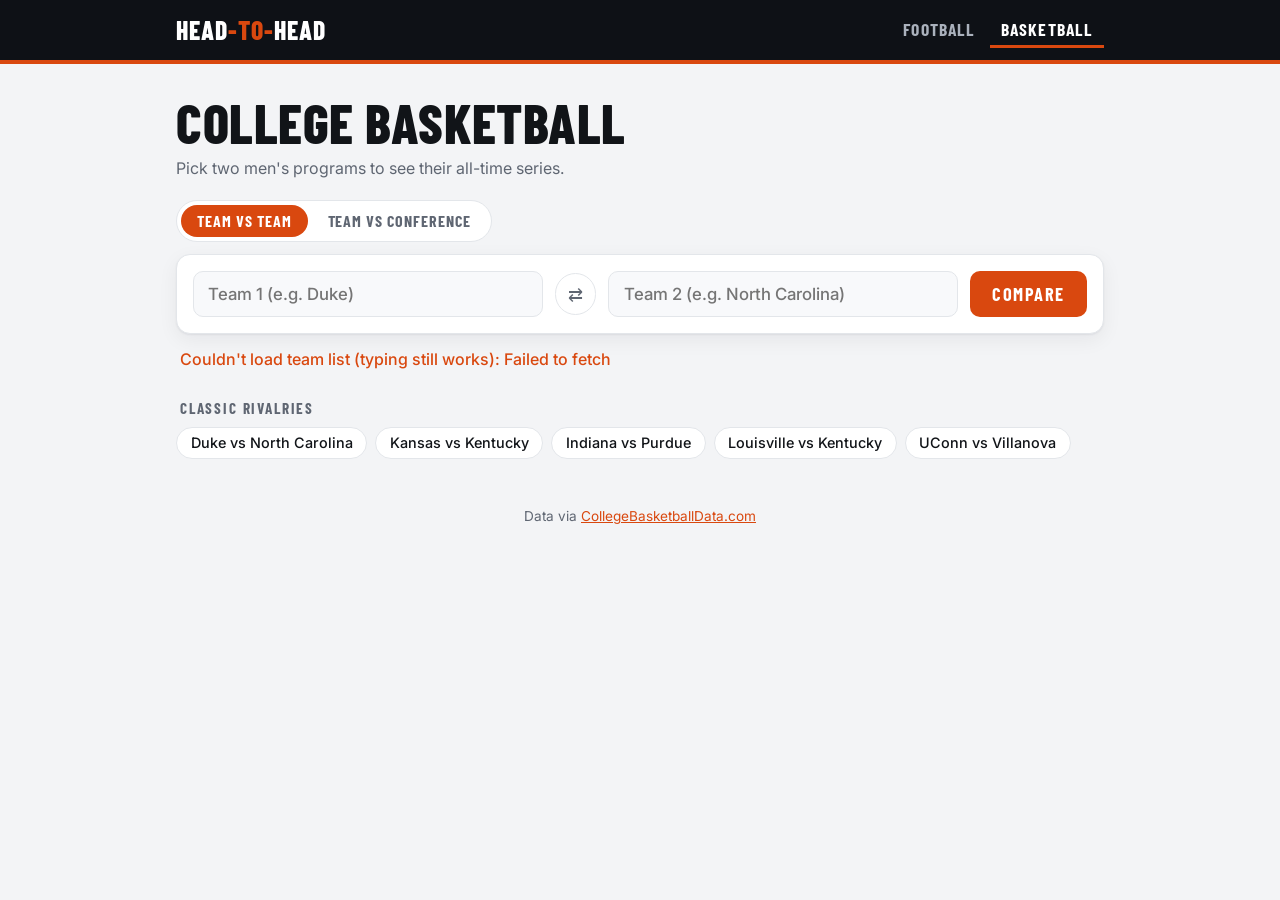
==== commit cb468a63: "feat: series highlights, record-by-decade chart, team vs conference Co-Authored-By: Claude Opus 5.5 " ====
--- a/cbb-h2h.html
+++ b/cbb-h2h.html
@@ -27,10 +27,16 @@
     <p>Pick two men's programs to see their all-time series.</p>
   </section>
 
+  <div class="modes" role="group" aria-label="Compare">
+    <button type="button" class="mode-btn" data-mode="team" aria-pressed="true">Team vs Team</button>
+    <button type="button" class="mode-btn" data-mode="conf" aria-pressed="false">Team vs Conference</button>
+  </div>
+
   <div class="card picker">
     <div class="input-wrap"><span class="input-logo"></span><input id="team1" list="teams" placeholder="Team 1 (e.g. Duke)" autocomplete="off" aria-label="Team 1"></div>
     <button id="swap" class="swap" type="button" title="Swap teams" aria-label="Swap teams">&#8644;</button>
     <div class="input-wrap"><span class="input-logo"></span><input id="team2" list="teams" placeholder="Team 2 (e.g. North Carolina)" autocomplete="off" aria-label="Team 2"></div>
+    <div id="conf-wrap" class="input-wrap" hidden><select id="conf" aria-label="Conference"><option value="">Pick a conference</option></select></div>
     <datalist id="teams"></datalist>
     <button id="go">Compare</button>
   </div>
@@ -69,19 +75,48 @@
   try {
     const teams = await apiFetch("/teams");
     teamIndex = buildTeamIndex(teams, ["abbreviation", "shortDisplayName", "displayName"],
-      t => ({ color: t.primaryColor, altColor: t.secondaryColor, abbr: t.abbreviation, logos: t.logos }));
+      t => ({
+        color: t.primaryColor, altColor: t.secondaryColor, abbr: t.abbreviation, logos: t.logos,
+        conference: t.conference,
+      }));
     const names = [...new Set(teams.map(t => t.school))].sort();
     const datalist = document.getElementById("teams");
     datalist.innerHTML = names
       .map(name => `<option value="${esc(name)}">`)
       .join("");
     refreshInputLogos(teamIndex);
+    fillConferences(teamIndex);
   } catch (err) {
     setStatus("Couldn't load team list (typing still works): " + err.message, true);
   }
 }
 
+// Team vs conference: one request for the team's full game list, then a
+// tally per conference member. Only finished games count.
+async function fetchVsMembers(team, members, onProgress) {
+  const allGames = await apiFetch(`/games?team=${encodeURIComponent(team)}`);
+  onProgress(members.length);
+  const byOpp = new Map(members.map(m => [m.toLowerCase(), {
+    opponent: m, wins: 0, losses: 0, ties: 0, games: 0, lastSeason: null, lastResult: null, lastDate: 0,
+  }]));
+  for (const g of allGames) {
+    if (g.status !== "final") continue;
+    const homeIsTeam = g.homeTeam.toLowerCase() === team.toLowerCase();
+    const r = byOpp.get((homeIsTeam ? g.awayTeam : g.homeTeam).toLowerCase());
+    if (!r) continue;
+    const won = homeIsTeam ? g.homeWinner : g.awayWinner;
+    const lost = homeIsTeam ? g.awayWinner : g.homeWinner;
+    const result = won ? "W" : lost ? "L" : "T";
+    r.games++;
+    if (result === "W") r.wins++; else if (result === "L") r.losses++; else r.ties++;
+    const t = new Date(g.startDate).getTime();
+    if (t > r.lastDate) Object.assign(r, { lastDate: t, lastSeason: g.season, lastResult: result });
+  }
+  return [...byOpp.values()];
+}
+
 async function compare() {
+  if (getMode() === "conf") return compareConference(teamIndex, fetchVsMembers, compare);
   const raw1 = document.getElementById("team1").value.trim();
   const raw2 = document.getElementById("team2").value.trim();
   const resultEl = document.getElementById("result");
@@ -193,6 +228,8 @@
 initSwap(compare, () => teamIndex);
 initCopyLink();
 initInputLogos(() => teamIndex);
+initModes(compare);
+initChartTips();
 initRivalries([
   ["Duke", "North Carolina"],
   ["Kansas", "Kentucky"],
--- a/style.css
+++ b/style.css
@@ -38,6 +38,7 @@
 }
 
 * { box-sizing: border-box; }
+[hidden] { display: none !important; }
 html { -webkit-text-size-adjust: 100%; }
 body {
   margin: 0;
@@ -244,6 +245,8 @@
 .logo { position: relative; display: inline-grid; place-items: center; flex: none; }
 .logo.lg { width: 104px; height: 104px; }
 .logo.sm { width: 28px; height: 28px; }
+.logo.md { width: 48px; height: 48px; }
+.logo.md .initials { font-size: .95rem; }
 .logo picture, .logo img { width: 100%; height: 100%; object-fit: contain; display: block; }
 .logo .initials {
   position: absolute;
@@ -307,6 +310,86 @@
 .dot { display: inline-block; width: .6rem; height: .6rem; margin-right: .45rem; border-radius: 50%; background: var(--tie); vertical-align: .05em; box-shadow: 0 0 0 1px color-mix(in srgb, var(--fg) 15%, transparent); }
 tr.upcoming td { color: var(--muted); font-style: italic; }
 tr.upcoming td.winner { font-weight: 400; }
+
+/* ---- Mode toggle and conference picker ---- */
+.modes { display: inline-flex; gap: .25rem; padding: .25rem; margin-bottom: .75rem; background: var(--surface); border: 1px solid var(--border); border-radius: 999px; }
+.mode-btn {
+  padding: .4rem 1rem;
+  font: 700 1rem var(--display);
+  letter-spacing: .06em;
+  text-transform: uppercase;
+  color: var(--muted);
+  background: none;
+  border: none;
+  border-radius: 999px;
+}
+.mode-btn:hover { color: var(--fg); }
+.mode-btn[aria-pressed="true"] { color: var(--accent-fg); background: var(--accent); }
+.input-wrap select {
+  width: 100%;
+  padding: .75rem .9rem;
+  font: 500 1.05rem var(--body);
+  color: var(--fg);
+  background: var(--surface-2);
+  border: 1px solid var(--border);
+  border-radius: 10px;
+  outline: none;
+}
+.input-wrap select:focus { border-color: var(--accent); }
+.conf-logos { display: grid; grid-template-columns: repeat(2, 48px); gap: 8px; place-items: center; min-height: 104px; align-content: center; }
+
+/* ---- Series highlights ---- */
+.highlights { display: grid; grid-template-columns: minmax(0, .8fr) minmax(0, .8fr) minmax(0, 1.2fr) minmax(0, 1.2fr); gap: 1rem; margin-top: 1rem; }
+.hl { padding: 1rem 1.1rem; min-width: 0; }
+.hl-label { font: 700 .85rem var(--display); letter-spacing: .1em; text-transform: uppercase; color: var(--muted); margin-bottom: .35rem; }
+.hl-value { font: 800 2.2rem / 1.05 var(--display); font-variant-numeric: tabular-nums; }
+.hl-sub { margin-top: .3rem; font-size: .85rem; color: var(--muted); }
+.hl-rows { display: grid; gap: .45rem; margin-top: .2rem; }
+.hl-row { display: flex; align-items: baseline; gap: .1rem; font-size: .9rem; }
+.hl-row .dot { flex: none; }
+.hl-team { flex: 1; min-width: 0; line-height: 1.2; color: var(--muted); }
+.hl-row b { font: 800 1.35rem var(--display); font-variant-numeric: tabular-nums; margin-left: .5rem; }
+.hl-note { min-width: 3rem; text-align: right; font-size: .8rem; color: var(--muted); margin-left: .4rem; }
+
+/* ---- Record by decade ---- */
+.decades { margin-top: 1rem; padding-bottom: .9rem; }
+.dec-legend { display: flex; justify-content: space-between; gap: 1rem; padding: 0 1.1rem .5rem; font-size: .85rem; font-weight: 600; color: var(--muted); }
+.dec-legend span { display: inline-flex; align-items: center; gap: .45rem; }
+.dec-legend i { width: .75rem; height: .75rem; border-radius: 3px; box-shadow: inset 0 0 0 1px color-mix(in srgb, var(--fg) 15%, transparent); }
+.dec-chart { position: relative; padding: 0 1.1rem; }
+.dec-row { display: grid; grid-template-columns: 1fr 4.2rem 1fr; align-items: center; height: 26px; border-radius: 6px; outline: none; }
+.dec-row:hover, .dec-row:focus-visible { background: var(--surface-2); }
+.dec-side { display: flex; align-items: center; gap: .4rem; height: 100%; }
+.dec-side.l { justify-content: flex-end; }
+.dec-side i { display: block; height: 14px; min-width: 3px; }
+.dec-side.l i { border-radius: 4px 0 0 4px; }
+.dec-side.r i { border-radius: 0 4px 4px 0; }
+.dec-n { font-size: .8rem; font-weight: 600; font-variant-numeric: tabular-nums; color: var(--muted); min-width: 1.2rem; }
+.dec-side.l .dec-n { text-align: right; }
+.dec-n.zero { opacity: .45; }
+.dec-label { text-align: center; font: 700 .9rem var(--display); letter-spacing: .05em; color: var(--muted); }
+.chart-tip {
+  position: absolute;
+  left: 50%;
+  transform: translateX(-50%);
+  z-index: 2;
+  padding: .35rem .65rem;
+  font-size: .82rem;
+  font-weight: 500;
+  white-space: nowrap;
+  color: var(--surface);
+  background: var(--fg);
+  border-radius: 6px;
+  pointer-events: none;
+}
+
+/* ---- Conference table ---- */
+a.vs-link { display: inline-flex; align-items: center; gap: .55rem; color: var(--fg); font-weight: 600; text-decoration: none; }
+a.vs-link:hover span { color: var(--accent); text-decoration: underline; }
+.pct { display: inline-flex; align-items: center; gap: .5rem; font-variant-numeric: tabular-nums; }
+.pct-bar { width: 64px; height: 8px; border-radius: 999px; background: var(--tie); overflow: hidden; }
+.pct-bar i { display: block; height: 100%; border-radius: 999px; }
+.table-note { margin: 0; padding: .8rem 1.1rem 1rem; font-size: .82rem; color: var(--muted); border-top: 1px solid var(--border); }
 
 /* ---- Loading skeleton ---- */
 .skeleton { padding: 1.75rem 1.5rem; }
@@ -360,6 +443,16 @@
   .logo.lg .initials { font-size: 1.15rem; }
   .sb-verdict { font-size: .8rem; }
   .skel.nums { width: 110px; height: 48px; }
+  .highlights { grid-template-columns: repeat(2, minmax(0, 1fr)); gap: .6rem; }
+  .hl.wide { grid-column: span 2; }
+  .hl { padding: .8rem .85rem; }
+  .hl-value { font-size: 1.8rem; }
+  .conf-logos { grid-template-columns: repeat(2, 26px); gap: 4px; min-height: 60px; }
+  .conf-logos .logo.md { width: 26px; height: 26px; }
+  .conf-logos .logo.md .initials { font-size: .55rem; }
+  .dec-row { grid-template-columns: 1fr 3.4rem 1fr; }
+  .dec-chart, .dec-legend { padding-left: .7rem; padding-right: .7rem; }
+  .mode-btn { padding: .35rem .75rem; font-size: .9rem; }
   table { font-size: .85rem; }
   th, td { padding: .5rem .55rem; }
 }
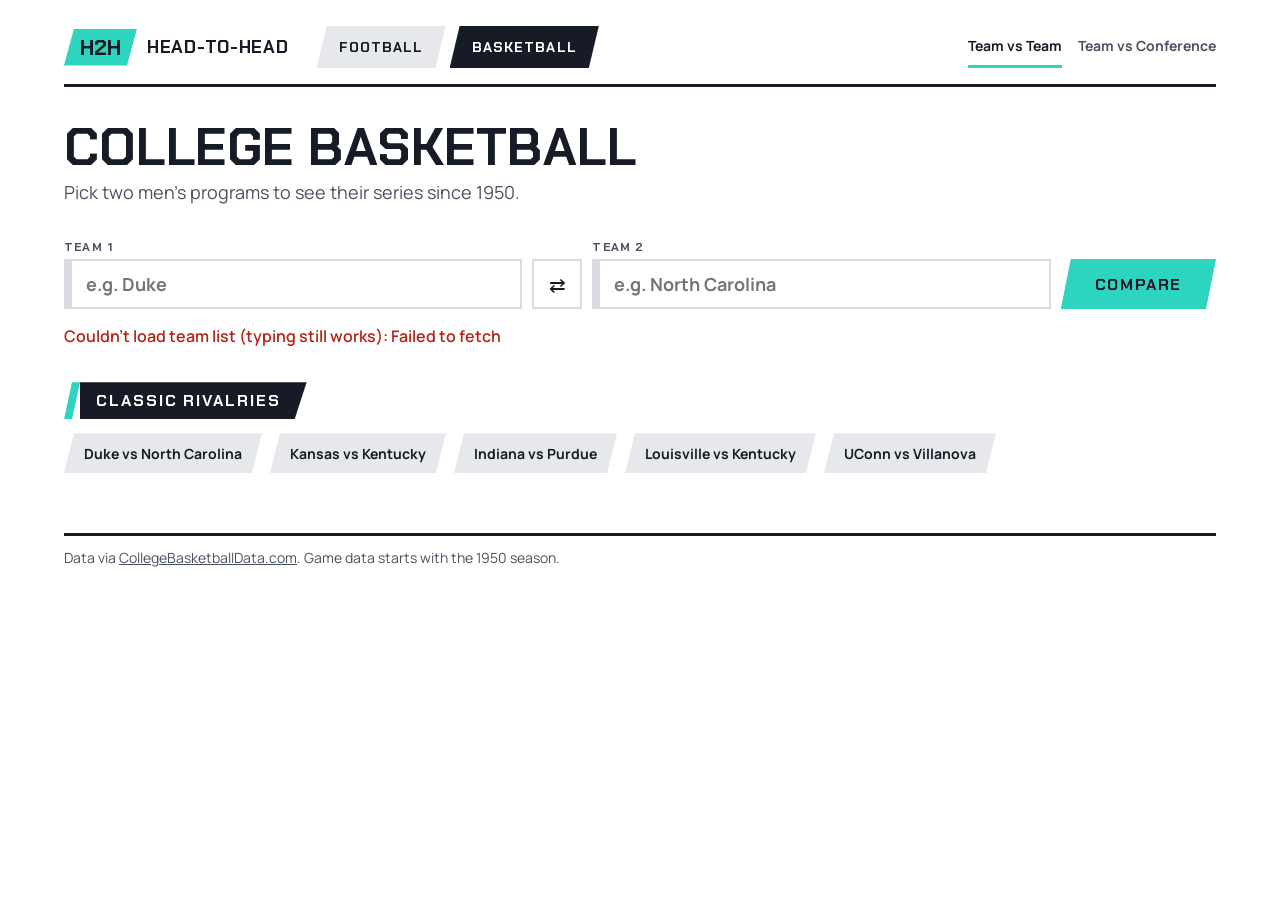
==== commit 54c027de: "feat: redesign pages in broadcast graphic style h2h shared one template with three other sites. The " ====
--- a/cbb-h2h.html
+++ b/cbb-h2h.html
@@ -6,53 +6,59 @@
 <title>College Basketball Head-to-Head</title>
 <link rel="preconnect" href="https://fonts.googleapis.com">
 <link rel="preconnect" href="https://fonts.gstatic.com" crossorigin>
-<link rel="stylesheet" href="https://fonts.googleapis.com/css2?family=Barlow+Condensed:wght@600;700;800&family=Inter:wght@400;500;600;700&display=swap">
+<link rel="stylesheet" href="https://fonts.googleapis.com/css2?family=Chakra+Petch:wght@500;600;700&family=Manrope:wght@400;600;700;800&display=swap">
 <link rel="stylesheet" href="style.css">
 </head>
 <body data-sport="cbb">
 
-<header class="topbar">
-  <div class="wrap">
-    <a class="wordmark" href="index.html">Head<span>-to-</span>Head</a>
-    <nav class="tabs" aria-label="Sport">
-      <a href="cfb-h2h.html">Football</a>
-      <a href="cbb-h2h.html" aria-current="page">Basketball</a>
-    </nav>
-  </div>
-</header>
-
-<main class="wrap">
-  <section class="hero">
-    <h1>College Basketball</h1>
-    <p>Pick two men's programs to see their all-time series.</p>
-  </section>
-
+<header class="site-head wrap">
+  <a class="brand" href="index.html"><span class="brand-tag slant">H2H</span><span class="brand-name">Head-to-Head</span></a>
+  <nav class="tabs" aria-label="Sport">
+    <a class="slant" href="cfb-h2h.html">Football</a>
+    <a class="slant" href="cbb-h2h.html" aria-current="page">Basketball</a>
+  </nav>
   <div class="modes" role="group" aria-label="Compare">
     <button type="button" class="mode-btn" data-mode="team" aria-pressed="true">Team vs Team</button>
     <button type="button" class="mode-btn" data-mode="conf" aria-pressed="false">Team vs Conference</button>
   </div>
-
-  <div class="card picker">
-    <div class="input-wrap"><span class="input-logo"></span><input id="team1" list="teams" placeholder="Team 1 (e.g. Duke)" autocomplete="off" aria-label="Team 1"></div>
-    <button id="swap" class="swap" type="button" title="Swap teams" aria-label="Swap teams">&#8644;</button>
-    <div class="input-wrap"><span class="input-logo"></span><input id="team2" list="teams" placeholder="Team 2 (e.g. North Carolina)" autocomplete="off" aria-label="Team 2"></div>
-    <div id="conf-wrap" class="input-wrap" hidden><select id="conf" aria-label="Conference"><option value="">Pick a conference</option></select></div>
+</header>
+
+<main class="wrap">
+  <section class="hero">
+    <h1>College Basketball</h1>
+    <p>Pick two men's programs to see their series since 1950.</p>
+  </section>
+
+  <div class="picker">
+    <div class="field input-wrap">
+      <label for="team1">Team 1</label>
+      <div class="input-box"><span class="input-logo"></span><input id="team1" list="teams" placeholder="e.g. Duke" autocomplete="off"></div>
+    </div>
+    <button id="swap" class="swap" type="button" aria-label="Swap teams">&#8644;</button>
+    <div class="field input-wrap">
+      <label for="team2">Team 2</label>
+      <div class="input-box"><span class="input-logo"></span><input id="team2" list="teams" placeholder="e.g. North Carolina" autocomplete="off"></div>
+    </div>
+    <div id="conf-wrap" class="field input-wrap" hidden>
+      <label for="conf">Conference</label>
+      <div class="input-box"><select id="conf"><option value="">Pick a conference</option></select></div>
+    </div>
     <datalist id="teams"></datalist>
-    <button id="go">Compare</button>
+    <button id="go" class="slant" type="button">Compare</button>
   </div>
 
   <div id="status" role="status"></div>
   <div id="suggest"></div>
 
   <section id="rivalries" class="rivalries">
-    <h2>Classic rivalries</h2>
+    <h2 class="cap"><span>Classic rivalries</span></h2>
     <div class="chips"></div>
   </section>
 
   <div id="result"></div>
 </main>
 
-<footer class="wrap">Data via <a href="https://collegebasketballdata.com" target="_blank" rel="noopener">CollegeBasketballData.com</a></footer>
+<footer class="wrap">Data via <a href="https://collegebasketballdata.com" target="_blank" rel="noopener">CollegeBasketballData.com</a>. Game data starts with the 1950 season.</footer>
 
 <script src="proxy-config.js"></script>
 <script src="common.js"></script>
@@ -178,13 +184,6 @@
       else ties++;
     }
 
-    const upcomingNote = upcoming.length ? ` · ${upcoming.length} upcoming` : "";
-    let metaLine;
-    if (played.length) {
-      metaLine = `${gamesSummary(played.length, played.map(g => g.season))}${upcomingNote}.`;
-    } else {
-      metaLine = `No games played yet${upcomingNote}.`;
-    }
     setStatus("");
 
     const rows = [...games]
@@ -197,6 +196,7 @@
         return {
           date: g.startDate,
           season: g.season,
+          site: g.venue,
           badges,
           home: g.homeTeam,
           away: g.awayTeam,
@@ -213,7 +213,7 @@
       wins1: team1Wins,
       wins2: team2Wins,
       ties,
-      metaLine: `${metaLine} ${note}`.trim(),
+      note,
       rows,
     }, teamIndex);
   } catch (err) {
@@ -229,7 +229,7 @@
 initCopyLink();
 initInputLogos(() => teamIndex);
 initModes(compare);
-initChartTips();
+initGamesToggle();
 initRivalries([
   ["Duke", "North Carolina"],
   ["Kansas", "Kentucky"],
--- a/style.css
+++ b/style.css
@@ -1,40 +1,48 @@
 /* Shared styles for index.html, cfb-h2h.html and cbb-h2h.html.
-   Each page sets <body data-sport="cfb|cbb"> for its accent color. */
+   "Broadcast graphic" look: slanted TV score-bug blocks, Chakra Petch + Manrope.
+   Each page sets <body data-sport="cfb|cbb"> for its accent (amber / teal). */
 
 :root {
   color-scheme: light dark;
-  --bg: #f3f4f6;
-  --surface: #ffffff;
-  --surface-2: #f8f9fb;
-  --fg: #111418;
-  --muted: #5f6672;
-  --border: #e3e6ea;
-  --shadow: 0 1px 2px rgba(16, 20, 26, .06), 0 6px 20px rgba(16, 20, 26, .06);
-  --topbar: #0e1116;
-  --tie: #b9bec7;
-  --accent: #b3122e;
-  --accent-fg: #ffffff;
-  --display: "Barlow Condensed", "Arial Narrow", "Helvetica Neue", sans-serif;
-  --body: "Inter", -apple-system, BlinkMacSystemFont, "Segoe UI", Roboto, sans-serif;
-  --radius: 14px;
-}
-[data-sport="cbb"] { --accent: #d9480f; }
+  --bg: #ffffff;
+  --fg: #161b26;
+  --muted: #4a5260;
+  --loser: #6b7280;
+  --line: #d9dce1;
+  --line-soft: #eceef1;
+  --panel: #ffffff;
+  --panel-2: #e6e8ec;
+  --rule: #161b26;
+  /* Section-heading bars and the active tab: dark on light, light on dark. */
+  --bar: #161b26;
+  --bar-fg: #ffffff;
+  --danger: #b42318;
+  --accent: #f2a900;
+  --accent-soft: #fdeec2;
+  --accent-fg: #161b26;
+  --display: "Chakra Petch", "Arial Narrow", sans-serif;
+  --body: "Manrope", -apple-system, BlinkMacSystemFont, "Segoe UI", Roboto, sans-serif;
+  --slant: polygon(10px 0, 100% 0, calc(100% - 10px) 100%, 0 100%);
+}
+[data-sport="cbb"] { --accent: #2dd4bf; --accent-soft: #ccf5ef; }
 
 @media (prefers-color-scheme: dark) {
   :root {
-    --bg: #0b0d11;
-    --surface: #15181e;
-    --surface-2: #1b1f26;
-    --fg: #e9ecf1;
-    --muted: #9aa2ad;
-    --border: #2a2f38;
-    --shadow: 0 1px 2px rgba(0, 0, 0, .4), 0 8px 24px rgba(0, 0, 0, .35);
-    --topbar: #05070a;
-    --tie: #5b626d;
-    --accent: #ff5a6e;
-    --accent-fg: #14060a;
+    --bg: #0d1117;
+    --fg: #e8eaee;
+    --muted: #9aa3b2;
+    --loser: #7d8696;
+    --line: #2a313c;
+    --line-soft: #222a35;
+    --panel: #151b24;
+    --panel-2: #1f2630;
+    --rule: #e6e8ec;
+    --bar: #e6e8ec;
+    --bar-fg: #0d1117;
+    --danger: #ff8a80;
+    --accent-soft: #3a2f10;
   }
-  [data-sport="cbb"] { --accent: #ff8a3d; }
+  [data-sport="cbb"] { --accent-soft: #0f3a35; }
 }
 
 * { box-sizing: border-box; }
@@ -45,208 +53,238 @@
   background: var(--bg);
   color: var(--fg);
   font-family: var(--body);
+  font-size: 16px;
   line-height: 1.45;
 }
-a { color: var(--accent); }
-.wrap { max-width: 960px; margin: 0 auto; padding: 0 1rem; }
-
-/* ---- Top bar ---- */
-.topbar {
-  background: var(--topbar);
-  color: #fff;
-  border-bottom: 4px solid var(--accent);
-}
-.topbar .wrap { display: flex; align-items: center; justify-content: space-between; gap: 1rem; height: 60px; }
-.wordmark {
-  font-family: var(--display);
-  font-weight: 800;
-  font-size: 1.6rem;
-  letter-spacing: .04em;
-  color: #fff;
-  text-decoration: none;
-  text-transform: uppercase;
-}
-.wordmark span { color: var(--accent); }
-.tabs { display: flex; gap: .25rem; }
-.tabs a {
-  font-family: var(--display);
-  font-weight: 700;
-  font-size: 1.1rem;
-  letter-spacing: .06em;
-  text-transform: uppercase;
-  color: #aab1bc;
-  text-decoration: none;
-  padding: .35rem .7rem;
-  border-radius: 8px;
-}
-.tabs a:hover { color: #fff; background: rgba(255, 255, 255, .06); }
-.tabs a[aria-current="page"] { color: #fff; box-shadow: inset 0 -3px 0 var(--accent); border-radius: 0; }
-
-/* ---- Page heading ---- */
-.hero { padding: 2rem 0 1.25rem; }
-.hero h1 {
-  font-family: var(--display);
-  font-weight: 800;
-  font-size: clamp(2.2rem, 6vw, 3.4rem);
-  line-height: 1;
-  letter-spacing: .01em;
-  text-transform: uppercase;
-  margin: 0 0 .4rem;
-}
-.hero p { margin: 0; color: var(--muted); }
-
-/* ---- Cards ---- */
-.card {
-  background: var(--surface);
-  border: 1px solid var(--border);
-  border-radius: var(--radius);
-  box-shadow: var(--shadow);
-}
-
-/* ---- Picker ---- */
-.picker { display: flex; align-items: center; gap: .75rem; padding: 1rem; }
-.input-wrap { position: relative; flex: 1; min-width: 0; }
-.input-wrap input {
-  width: 100%;
-  padding: .75rem .9rem;
-  font: 500 1.05rem var(--body);
-  color: var(--fg);
-  background: var(--surface-2);
-  border: 1px solid var(--border);
-  border-radius: 10px;
-  outline: none;
-  transition: border-color .15s, box-shadow .15s;
-}
-.input-wrap input:focus { border-color: var(--accent); box-shadow: 0 0 0 3px color-mix(in srgb, var(--accent) 22%, transparent); }
-.input-wrap.has-logo input { padding-left: 2.9rem; }
-.input-logo { position: absolute; left: .65rem; top: 50%; transform: translateY(-50%); width: 28px; height: 28px; display: none; }
-.input-wrap.has-logo .input-logo { display: block; }
-
+a { color: var(--fg); }
+.wrap { max-width: 1200px; margin: 0 auto; padding: 0 24px; }
 button { font-family: var(--body); cursor: pointer; }
 button:disabled { opacity: .55; cursor: default; }
+:focus-visible { outline: 3px solid var(--fg); outline-offset: 2px; }
+/* clip-path would cut the focus ring off the slanted controls, so drop it while focused. */
+.slant { clip-path: var(--slant); }
+.slant:focus-visible { clip-path: none; }
+.sr-only {
+  position: absolute !important;
+  width: 1px; height: 1px;
+  overflow: hidden;
+  clip: rect(0 0 0 0);
+  white-space: nowrap;
+}
+
+/* ---- Header ---- */
+.site-head {
+  display: flex;
+  flex-wrap: wrap;
+  align-items: center;
+  gap: 16px 28px;
+  padding-top: 26px;
+}
+/* The rule under the header, as a last full-width row so it spans the content, not the padding. */
+.site-head::after { content: ""; order: 99; flex-basis: 100%; height: 3px; background: var(--rule); }
+.brand { display: inline-flex; align-items: center; gap: 10px; text-decoration: none; color: var(--fg); }
+.brand-tag { font: 700 22px var(--display); padding: 4px 16px; background: var(--accent); color: var(--accent-fg); }
+.brand-name { font: 700 18px var(--display); letter-spacing: .04em; text-transform: uppercase; }
+.tabs { display: flex; gap: 4px; }
+.tabs a {
+  font: 700 14px var(--display);
+  letter-spacing: .08em;
+  text-transform: uppercase;
+  text-decoration: none;
+  padding: 12px 22px;
+  color: var(--fg);
+  background: var(--panel-2);
+}
+.tabs a:hover { background: var(--line); }
+.tabs a[aria-current="page"] { background: var(--bar); color: var(--bar-fg); }
+.modes { margin-left: auto; display: flex; gap: 16px; }
+.mode-btn {
+  font: 700 14px var(--body);
+  padding: 10px 0;
+  color: var(--muted);
+  background: none;
+  border: 0;
+  border-bottom: 3px solid transparent;
+}
+.mode-btn:hover { color: var(--fg); }
+.mode-btn[aria-pressed="true"] { color: var(--fg); border-bottom-color: var(--accent); }
+
+main.wrap { display: flex; flex-direction: column; gap: 34px; padding-top: 34px; }
+
+/* ---- Page heading (shrinks to screen-reader only once a result is showing) ---- */
+.hero h1 { margin: 0 0 6px; font: 700 clamp(34px, 6vw, 52px) / 1 var(--display); text-transform: uppercase; letter-spacing: .01em; }
+.hero p { margin: 0; color: var(--muted); font-size: 18px; }
+.has-result .hero { position: absolute; width: 1px; height: 1px; overflow: hidden; clip: rect(0 0 0 0); white-space: nowrap; }
+
+/* ---- Picker ---- */
+.picker { display: flex; flex-wrap: wrap; align-items: flex-end; gap: 10px; }
+.field { flex: 1 1 260px; min-width: 0; display: flex; flex-direction: column; gap: 4px; }
+.field label { font: 700 12px var(--display); letter-spacing: .1em; text-transform: uppercase; color: var(--muted); }
+.input-box { position: relative; }
+.input-box input, .input-box select {
+  width: 100%;
+  height: 50px;
+  padding: 0 14px;
+  font: 700 18px var(--body);
+  color: var(--fg);
+  background: var(--panel);
+  border: 2px solid var(--line);
+  border-left: 8px solid var(--team, var(--line));
+  border-radius: 0;
+  outline: none;
+}
+.input-box input:focus, .input-box select:focus { border-color: var(--fg); border-left-color: var(--team, var(--fg)); }
+.input-wrap.has-logo input { padding-left: 50px; }
+.input-logo { position: absolute; left: 16px; top: 50%; transform: translateY(-50%); width: 28px; height: 28px; display: none; }
+.input-wrap.has-logo .input-logo { display: block; }
+button.swap {
+  flex: none;
+  width: 50px;
+  height: 50px;
+  font-size: 20px;
+  color: var(--fg);
+  background: var(--panel);
+  border: 2px solid var(--line);
+}
+button.swap:hover { border-color: var(--fg); }
 #go {
-  padding: .75rem 1.4rem;
-  font: 700 1.15rem var(--display);
-  letter-spacing: .08em;
+  height: 50px;
+  padding: 0 34px;
+  font: 700 16px var(--display);
+  letter-spacing: .1em;
   text-transform: uppercase;
   color: var(--accent-fg);
   background: var(--accent);
-  border: none;
-  border-radius: 10px;
-}
-#go:hover:not(:disabled) { filter: brightness(1.08); }
-button.swap {
-  flex: none;
-  width: 2.6rem;
-  height: 2.6rem;
-  font-size: 1.15rem;
-  line-height: 1;
-  color: var(--muted);
-  background: transparent;
-  border: 1px solid var(--border);
-  border-radius: 50%;
-}
-button.swap:hover { color: var(--fg); border-color: var(--muted); }
-
-/* ---- Status, suggestions, empty state ---- */
-#status { min-height: 1.4rem; margin: .9rem .25rem 0; color: var(--muted); }
-#status:empty { min-height: 0; margin: 0; }
-#status.error { color: var(--accent); font-weight: 500; }
-#suggest { display: flex; gap: .5rem; flex-wrap: wrap; margin: .6rem .25rem 0; }
+  border: 0;
+}
+#go:hover:not(:disabled) { filter: brightness(1.06); }
+
+/* ---- Status, suggestions, quick picks ---- */
+#status { margin: -18px 0 0; color: var(--muted); }
+#status:empty { display: none; }
+#status.error { color: var(--danger); font-weight: 600; }
+#suggest { display: flex; gap: 8px; flex-wrap: wrap; margin-top: -24px; }
 #suggest:empty { display: none; }
 .chip {
   display: inline-flex;
   align-items: center;
-  padding: .4rem .85rem;
-  font: 500 .9rem var(--body);
+  min-height: 40px;
+  padding: 8px 20px;
+  font: 700 14px var(--body);
   color: var(--fg);
   text-decoration: none;
-  background: var(--surface);
-  border: 1px solid var(--border);
-  border-radius: 999px;
-}
-.chip:hover { border-color: var(--accent); color: var(--accent); }
-.rivalries { margin-top: 1.75rem; }
-.rivalries h2, .section-label {
-  font: 700 .95rem var(--display);
+  background: var(--panel-2);
+  border: 0;
+}
+.chip:hover { background: var(--accent); color: var(--accent-fg); }
+.rivalries { display: flex; flex-direction: column; gap: 14px; }
+.rivalries .chips { display: flex; gap: 8px; flex-wrap: wrap; }
+
+#result { display: flex; flex-direction: column; gap: 34px; }
+#result:empty { display: none; }
+.matchup { display: flex; flex-direction: column; gap: 34px; }
+
+/* ---- Section heading: a caption bar with an accent notch ---- */
+.cap { margin: 0; display: inline-flex; align-self: flex-start; }
+.cap::before { content: ""; width: 16px; background: var(--accent); clip-path: polygon(8px 0, 100% 0, calc(100% - 8px) 100%, 0 100%); }
+.cap span {
+  font: 700 16px var(--display);
   letter-spacing: .12em;
   text-transform: uppercase;
-  color: var(--muted);
-  margin: 0 0 .6rem .25rem;
-}
-.rivalries .chips { display: flex; gap: .5rem; flex-wrap: wrap; }
-
-#result { margin-top: 1.5rem; }
-#result:empty { margin-top: 0; }
-
-/* ---- Scoreboard ---- */
-.scoreboard {
-  --c1: #555;
-  --c2: #999;
-  display: grid;
-  grid-template-columns: 1fr auto 1fr;
+  padding: 8px 26px 8px 16px;
+  background: var(--bar);
+  color: var(--bar-fg);
+  clip-path: polygon(0 0, 100% 0, calc(100% - 12px) 100%, 0 100%);
+}
+.section { display: flex; flex-direction: column; gap: 16px; }
+.section-head { display: flex; flex-wrap: wrap; align-items: center; justify-content: space-between; gap: 10px; }
+
+/* ---- Score bug ----
+   Team blocks use --c1/--c2 (team color) with --f1/--f2 (readable text on it).
+   Marks on the page background (bars, card stripes) use --mark1/--mark2, which
+   switch to a lighter variant in dark mode so navy-type colors don't vanish. */
+.matchup { --mark1: var(--m1); --mark2: var(--m2); }
+@media (prefers-color-scheme: dark) {
+  .matchup { --mark1: var(--m1d); --mark2: var(--m2d); }
+}
+.bug { display: flex; flex-direction: column; }
+.bug-row { display: flex; align-items: stretch; min-height: 150px; }
+.bug-team {
+  flex: 1 1 0;
+  min-width: 0;
+  display: flex;
   align-items: center;
-  gap: 1rem 1.25rem;
-  padding: 1.75rem 1.5rem 1.25rem;
-  overflow: hidden;
-  border-left: 6px solid var(--c1);
-  border-right: 6px solid var(--c2);
-  background:
-    linear-gradient(90deg,
-      color-mix(in srgb, var(--c1) 16%, transparent),
-      transparent 38%, transparent 62%,
-      color-mix(in srgb, var(--c2) 16%, transparent)),
-    var(--surface);
-}
-.sb-team { display: flex; flex-direction: column; align-items: center; gap: .6rem; text-align: center; min-width: 0; }
-.sb-name {
-  font: 800 clamp(1.15rem, 3.2vw, 1.75rem) / 1.05 var(--display);
-  letter-spacing: .03em;
-  text-transform: uppercase;
-  overflow-wrap: anywhere;
-}
-.sb-center { text-align: center; }
-.sb-nums {
-  font: 800 clamp(2.8rem, 9vw, 4.6rem) / 1 var(--display);
-  font-variant-numeric: tabular-nums;
-  white-space: nowrap;
-}
-.sb-nums .trail { color: var(--muted); }
-.sb-nums .dash { color: var(--muted); padding: 0 .12em; font-weight: 600; }
-.sb-verdict { margin-top: .4rem; font: 700 1rem var(--display); letter-spacing: .08em; text-transform: uppercase; color: var(--muted); }
-.sb-ties { display: inline-block; margin-top: .45rem; }
-.sb-bar {
-  grid-column: 1 / -1;
-  display: flex;
-  height: 12px;
-  border-radius: 999px;
-  overflow: hidden;
-  background: var(--tie);
-  box-shadow: inset 0 0 0 1px color-mix(in srgb, var(--fg) 12%, transparent);
-}
-.sb-bar i { display: block; min-width: 0; }
-.sb-bar .b1 { background: var(--c1); }
-.sb-bar .b2 { background: var(--c2); }
-.sb-bar .bt { background: var(--tie); }
-.sb-meta {
-  grid-column: 1 / -1;
-  display: flex;
-  justify-content: space-between;
-  align-items: baseline;
-  gap: .5rem 1rem;
+  gap: 20px;
+}
+.bug-team.t1 { background: var(--c1); color: var(--f1); padding: 18px 56px 18px 24px; clip-path: polygon(0 0, 100% 0, calc(100% - 36px) 100%, 0 100%); }
+.bug-team.t2 { background: var(--c2); color: var(--f2); padding: 18px 24px 18px 56px; clip-path: polygon(36px 0, 100% 0, 100% 100%, 0 100%); }
+@media (prefers-color-scheme: dark) {
+  .bug-team.t1 { box-shadow: inset 0 4px 0 var(--mark1); }
+  .bug-team.t2 { box-shadow: inset 0 4px 0 var(--mark2); }
+}
+.bug-name {
+  flex: 1;
+  font: 700 clamp(22px, 2.8vw, 34px) / 1.05 var(--display);
+  letter-spacing: .02em;
+  text-transform: uppercase;
+  /* Break between words, and inside a word only if it can't fit at all. */
+  overflow-wrap: break-word;
+}
+.bug-team.t2 .bug-name { text-align: right; }
+.bug-num { font: 700 clamp(56px, 7.5vw, 92px) / 1 var(--display); font-variant-numeric: tabular-nums; }
+/* Three-digit totals (conference records) need room left for the names. */
+.bug-num.long { font-size: clamp(44px, 5.4vw, 66px); }
+.bug-mid {
+  flex: 0 0 150px;
+  margin: 0 -30px;
+  z-index: 1;
+  display: flex;
+  flex-direction: column;
+  align-items: center;
+  justify-content: center;
+  gap: 2px;
+  background: var(--bar);
+  color: var(--bar-fg);
+  clip-path: polygon(36px 0, 100% 0, calc(100% - 36px) 100%, 0 100%);
+}
+.bug-mid small { font: 700 12px var(--display); letter-spacing: .14em; text-transform: uppercase; color: var(--accent); }
+.bug-mid b { font: 700 26px var(--display); }
+@media (prefers-color-scheme: dark) {
+  /* Accent text would be unreadable on the light middle block. */
+  .bug-mid small { color: #4a5260; }
+}
+.bug-strip {
+  display: flex;
   flex-wrap: wrap;
-  font-size: .9rem;
-  color: var(--muted);
-}
-.link-btn { padding: 0; font: 600 .9rem var(--body); color: var(--accent); background: none; border: none; }
-.link-btn:hover { text-decoration: underline; }
+  align-items: center;
+  gap: 8px 22px;
+  padding: 10px 20px;
+  font: 700 14px var(--display);
+  letter-spacing: .08em;
+  text-transform: uppercase;
+  background: var(--accent);
+  color: var(--accent-fg);
+}
+.bug-strip .sep { opacity: .7; }
+.bug-strip .link-btn { margin-left: auto; }
+.link-btn {
+  min-height: 32px;
+  padding: 0;
+  font: inherit;
+  letter-spacing: inherit;
+  text-transform: inherit;
+  color: inherit;
+  background: none;
+  border: 0;
+  text-decoration: underline;
+  text-underline-offset: 3px;
+}
+.bug-note { margin: 8px 0 0; font-size: 14px; color: var(--muted); }
 
 /* ---- Logos ---- */
 .logo { position: relative; display: inline-grid; place-items: center; flex: none; }
-.logo.lg { width: 104px; height: 104px; }
 .logo.sm { width: 28px; height: 28px; }
-.logo.md { width: 48px; height: 48px; }
-.logo.md .initials { font-size: .95rem; }
+.logo.md { width: 40px; height: 40px; }
 .logo picture, .logo img { width: 100%; height: 100%; object-fit: contain; display: block; }
 .logo .initials {
   position: absolute;
@@ -254,205 +292,260 @@
   display: grid;
   place-items: center;
   border-radius: 50%;
-  font: 800 1.9rem var(--display);
+  font: 700 .7rem var(--display);
   letter-spacing: .02em;
   color: #fff;
   background: var(--team);
   visibility: hidden;
 }
-.logo.sm .initials { font-size: .7rem; }
 .logo.no-img .initials { visibility: visible; }
 .logo.no-img picture { display: none; }
+/* Logos on the score bug sit in a white disc so they show on any team color. */
+.logo.disc { width: 84px; height: 84px; padding: 12px; border-radius: 50%; background: #fff; }
+.logo.disc .initials { inset: 0; font-size: 26px; color: var(--team); background: #fff; }
+.logo.disc.no-img { padding: 0; }
+.conf-logos { flex: none; display: grid; grid-template-columns: repeat(2, 38px); gap: 6px; }
+.conf-logos .logo.md { width: 38px; height: 38px; padding: 5px; border-radius: 50%; background: #fff; }
+.conf-logos .logo.md .initials { inset: 0; font-size: 12px; }
 
 /* ---- Pills ---- */
 .pill {
   display: inline-block;
-  padding: .1rem .5rem;
-  font: 700 .72rem var(--display);
+  padding: 2px 8px;
+  font: 700 11px var(--display);
   letter-spacing: .08em;
   text-transform: uppercase;
   white-space: nowrap;
-  vertical-align: .1em;
+  color: var(--fg);
+  background: var(--panel-2);
+}
+.pill.post { background: var(--accent-soft); }
+
+/* ---- Series notes: six cards, three across ---- */
+.notes { display: grid; grid-template-columns: repeat(3, minmax(0, 1fr)); gap: 12px; }
+.note {
+  display: flex;
+  flex-direction: column;
+  gap: 4px;
+  min-width: 0;
+  padding: 16px 18px;
+  background: var(--panel);
+  border: 1px solid var(--line);
+  border-top: 5px solid var(--mark, var(--line));
+}
+.note-label { font: 700 12px var(--display); letter-spacing: .12em; text-transform: uppercase; color: var(--muted); }
+.note-value { font: 700 40px / 1.05 var(--display); font-variant-numeric: tabular-nums; }
+.note-sub { font-size: 14px; color: var(--muted); }
+
+/* ---- Wins by decade: team 1 above the line, team 2 below ---- */
+.dec-legend { display: flex; flex-wrap: wrap; gap: 6px 18px; font-size: 14px; font-weight: 700; }
+.dec-legend span { display: inline-flex; align-items: center; gap: 6px; }
+.dec-legend i { width: 12px; height: 12px; }
+.dec-scroll { overflow-x: auto; -webkit-overflow-scrolling: touch; }
+.dec-chart { display: flex; gap: 8px; }
+.dec-col { flex: 1; min-width: 34px; display: flex; flex-direction: column; }
+.dec-up, .dec-down { height: 140px; display: flex; flex-direction: column; align-items: center; gap: 3px; }
+.dec-up { justify-content: flex-end; }
+.dec-down { justify-content: flex-start; }
+.dec-up i, .dec-down i { display: block; width: 70%; }
+.dec-up i { background: var(--mark1); }
+.dec-down i { background: var(--mark2); }
+.dec-n { font: 700 13px var(--display); }
+.dec-label {
+  height: 22px;
+  display: flex;
+  flex-direction: column;
+  justify-content: center;
+  text-align: center;
+  font: 600 11px / 1.2 var(--display);
+  background: var(--bar);
+  color: var(--bar-fg);
+}
+/* Same height for every label, so the baselines line up when some decades have ties. */
+.dec-chart.has-ties .dec-label { height: 34px; }
+.dec-label small { display: block; font-size: 10px; opacity: .8; }
+
+/* ---- Every meeting: recent games as score boxes, then the full table ---- */
+.boxes { display: grid; grid-template-columns: repeat(3, minmax(0, 1fr)); gap: 12px; }
+.box { display: flex; flex-direction: column; min-width: 0; background: var(--panel); border: 1px solid var(--line); }
+.box-head {
+  display: flex;
+  justify-content: space-between;
+  gap: 8px;
+  padding: 6px 12px;
+  font: 700 12px var(--display);
+  letter-spacing: .1em;
+  text-transform: uppercase;
+  background: var(--panel-2);
+}
+.box.upcoming .box-head { background: var(--accent-soft); }
+.box-site { min-width: 0; overflow: hidden; text-overflow: ellipsis; white-space: nowrap; }
+.box-line { display: flex; align-items: center; gap: 10px; padding: 8px 12px; border-left: 6px solid var(--mark1); }
+.box-line + .box-line { border-top: 1px solid var(--line-soft); border-left-color: var(--mark2); }
+.box-line span { flex: 1; min-width: 0; overflow-wrap: anywhere; }
+.box-line b { font: 700 24px var(--display); font-variant-numeric: tabular-nums; color: var(--loser); }
+.box-line.won span { font-weight: 800; }
+.box-line.won b { color: var(--fg); }
+.box-tags { display: flex; flex-wrap: wrap; gap: 4px; padding: 0 12px 8px 18px; }
+.btn {
+  align-self: center;
+  min-height: 46px;
+  padding: 0 28px;
+  font: 700 14px var(--display);
+  letter-spacing: .1em;
+  text-transform: uppercase;
+  background: var(--bar);
+  color: var(--bar-fg);
+  border: 0;
+}
+.btn.quiet { background: var(--panel-2); color: var(--fg); }
+.full-games { display: flex; flex-direction: column; gap: 10px; padding-top: 14px; border-top: 3px solid var(--rule); }
+.full-games-head { display: flex; flex-wrap: wrap; justify-content: space-between; align-items: center; gap: 10px; }
+.full-games-head h3 { margin: 0; font: 700 16px var(--display); letter-spacing: .1em; text-transform: uppercase; }
+.full-games-head .btn { align-self: auto; min-height: 44px; }
+
+.table-wrap { overflow-x: auto; -webkit-overflow-scrolling: touch; }
+table { width: 100%; border-collapse: collapse; font-size: 15px; font-variant-numeric: tabular-nums; }
+th {
+  text-align: left;
+  padding: 8px;
+  font: 700 12px var(--display);
+  letter-spacing: .1em;
+  text-transform: uppercase;
   color: var(--muted);
-  background: var(--surface-2);
-  border: 1px solid var(--border);
-  border-radius: 999px;
-}
-.pill.post { color: var(--accent); border-color: color-mix(in srgb, var(--accent) 40%, transparent); }
-
-/* ---- Games table ---- */
-.games { margin-top: 1.25rem; overflow: hidden; }
-.games-head { display: flex; justify-content: space-between; align-items: baseline; padding: 1rem 1.1rem .5rem; }
-.games-head .section-label { margin: 0; }
-.table-wrap { max-height: 70vh; overflow: auto; -webkit-overflow-scrolling: touch; }
-table { width: 100%; border-collapse: collapse; font-size: .92rem; }
-th {
-  position: sticky;
-  top: 0;
-  z-index: 1;
-  text-align: left;
-  padding: .6rem .8rem;
-  font: 700 .85rem var(--display);
-  letter-spacing: .1em;
-  text-transform: uppercase;
-  color: var(--muted);
-  background: var(--surface);
-  border-bottom: 2px solid var(--border);
-}
-td { padding: .6rem .8rem; border-bottom: 1px solid var(--border); white-space: nowrap; }
-tbody tr:nth-child(even) td { background: color-mix(in srgb, var(--surface-2) 70%, transparent); }
-tbody tr:hover td { background: var(--surface-2); }
-tbody tr:last-child td { border-bottom: none; }
-td.score { font-variant-numeric: tabular-nums; color: var(--muted); }
+  border-bottom: 2px solid var(--line);
+}
+td { padding: 9px 8px; border-top: 1px solid var(--line-soft); white-space: nowrap; }
+th:first-child, td:first-child { padding-left: 0; }
+td.score { font: 700 15px var(--display); text-align: right; color: var(--loser); }
 td.score b { color: var(--fg); }
-td.team.won { font-weight: 600; }
-td.winner { font-weight: 700; }
-.dot { display: inline-block; width: .6rem; height: .6rem; margin-right: .45rem; border-radius: 50%; background: var(--tie); vertical-align: .05em; box-shadow: 0 0 0 1px color-mix(in srgb, var(--fg) 15%, transparent); }
-tr.upcoming td { color: var(--muted); font-style: italic; }
-tr.upcoming td.winner { font-weight: 400; }
-
-/* ---- Mode toggle and conference picker ---- */
-.modes { display: inline-flex; gap: .25rem; padding: .25rem; margin-bottom: .75rem; background: var(--surface); border: 1px solid var(--border); border-radius: 999px; }
-.mode-btn {
-  padding: .4rem 1rem;
-  font: 700 1rem var(--display);
-  letter-spacing: .06em;
-  text-transform: uppercase;
-  color: var(--muted);
-  background: none;
-  border: none;
-  border-radius: 999px;
-}
-.mode-btn:hover { color: var(--fg); }
-.mode-btn[aria-pressed="true"] { color: var(--accent-fg); background: var(--accent); }
-.input-wrap select {
-  width: 100%;
-  padding: .75rem .9rem;
-  font: 500 1.05rem var(--body);
-  color: var(--fg);
-  background: var(--surface-2);
-  border: 1px solid var(--border);
-  border-radius: 10px;
-  outline: none;
-}
-.input-wrap select:focus { border-color: var(--accent); }
-.conf-logos { display: grid; grid-template-columns: repeat(2, 48px); gap: 8px; place-items: center; min-height: 104px; align-content: center; }
-
-/* ---- Series highlights ---- */
-.highlights { display: grid; grid-template-columns: minmax(0, .8fr) minmax(0, .8fr) minmax(0, 1.2fr) minmax(0, 1.2fr); gap: 1rem; margin-top: 1rem; }
-.hl { padding: 1rem 1.1rem; min-width: 0; }
-.hl-label { font: 700 .85rem var(--display); letter-spacing: .1em; text-transform: uppercase; color: var(--muted); margin-bottom: .35rem; }
-.hl-value { font: 800 2.2rem / 1.05 var(--display); font-variant-numeric: tabular-nums; }
-.hl-sub { margin-top: .3rem; font-size: .85rem; color: var(--muted); }
-.hl-rows { display: grid; gap: .45rem; margin-top: .2rem; }
-.hl-row { display: flex; align-items: baseline; gap: .1rem; font-size: .9rem; }
-.hl-row .dot { flex: none; }
-.hl-team { flex: 1; min-width: 0; line-height: 1.2; color: var(--muted); }
-.hl-row b { font: 800 1.35rem var(--display); font-variant-numeric: tabular-nums; margin-left: .5rem; }
-.hl-note { min-width: 3rem; text-align: right; font-size: .8rem; color: var(--muted); margin-left: .4rem; }
-
-/* ---- Record by decade ---- */
-.decades { margin-top: 1rem; padding-bottom: .9rem; }
-.dec-legend { display: flex; justify-content: space-between; gap: 1rem; padding: 0 1.1rem .5rem; font-size: .85rem; font-weight: 600; color: var(--muted); }
-.dec-legend span { display: inline-flex; align-items: center; gap: .45rem; }
-.dec-legend i { width: .75rem; height: .75rem; border-radius: 3px; box-shadow: inset 0 0 0 1px color-mix(in srgb, var(--fg) 15%, transparent); }
-.dec-chart { position: relative; padding: 0 1.1rem; }
-.dec-row { display: grid; grid-template-columns: 1fr 4.2rem 1fr; align-items: center; height: 26px; border-radius: 6px; outline: none; }
-.dec-row:hover, .dec-row:focus-visible { background: var(--surface-2); }
-.dec-side { display: flex; align-items: center; gap: .4rem; height: 100%; }
-.dec-side.l { justify-content: flex-end; }
-.dec-side i { display: block; height: 14px; min-width: 3px; }
-.dec-side.l i { border-radius: 4px 0 0 4px; }
-.dec-side.r i { border-radius: 0 4px 4px 0; }
-.dec-n { font-size: .8rem; font-weight: 600; font-variant-numeric: tabular-nums; color: var(--muted); min-width: 1.2rem; }
-.dec-side.l .dec-n { text-align: right; }
-.dec-n.zero { opacity: .45; }
-.dec-label { text-align: center; font: 700 .9rem var(--display); letter-spacing: .05em; color: var(--muted); }
-.chart-tip {
-  position: absolute;
-  left: 50%;
-  transform: translateX(-50%);
-  z-index: 2;
-  padding: .35rem .65rem;
-  font-size: .82rem;
-  font-weight: 500;
-  white-space: nowrap;
-  color: var(--surface);
-  background: var(--fg);
-  border-radius: 6px;
-  pointer-events: none;
-}
+th.num { text-align: right; }
+td.team.won { font-weight: 700; }
+.dot { display: inline-block; width: 10px; height: 10px; margin-right: 8px; background: var(--line); vertical-align: -1px; }
+tr.upcoming td { color: var(--muted); }
 
 /* ---- Conference table ---- */
-a.vs-link { display: inline-flex; align-items: center; gap: .55rem; color: var(--fg); font-weight: 600; text-decoration: none; }
-a.vs-link:hover span { color: var(--accent); text-decoration: underline; }
-.pct { display: inline-flex; align-items: center; gap: .5rem; font-variant-numeric: tabular-nums; }
-.pct-bar { width: 64px; height: 8px; border-radius: 999px; background: var(--tie); overflow: hidden; }
-.pct-bar i { display: block; height: 100%; border-radius: 999px; }
-.table-note { margin: 0; padding: .8rem 1.1rem 1rem; font-size: .82rem; color: var(--muted); border-top: 1px solid var(--border); }
+a.vs-link { display: inline-flex; align-items: center; gap: 10px; min-height: 32px; color: var(--fg); font-weight: 700; text-decoration: none; }
+a.vs-link:hover span { text-decoration: underline; }
+.pct { display: inline-flex; align-items: center; gap: 8px; }
+.pct-bar { width: 64px; height: 8px; background: var(--panel-2); overflow: hidden; }
+.pct-bar i { display: block; height: 100%; background: var(--mark1); }
+.table-note { margin: 0; font-size: 14px; color: var(--muted); }
 
 /* ---- Loading skeleton ---- */
-.skeleton { padding: 1.75rem 1.5rem; }
-.skel-row { display: grid; grid-template-columns: 1fr auto 1fr; align-items: center; gap: 1.25rem; }
-.skel { background: var(--surface-2); border-radius: 8px; position: relative; overflow: hidden; }
+.skeleton { display: flex; flex-direction: column; gap: 0; }
+.skel-row { display: flex; height: 150px; }
+.skel { position: relative; overflow: hidden; background: var(--panel-2); }
+.skel-row .skel { flex: 1; }
+.skel-row .skel:first-child { clip-path: polygon(0 0, 100% 0, calc(100% - 36px) 100%, 0 100%); }
+.skel-row .skel:last-child { margin-left: 8px; clip-path: polygon(36px 0, 100% 0, 100% 100%, 0 100%); }
+.skel.strip { height: 40px; margin-top: 4px; }
 .skel::after {
   content: "";
   position: absolute;
   inset: 0;
   transform: translateX(-100%);
-  background: linear-gradient(90deg, transparent, color-mix(in srgb, var(--fg) 7%, transparent), transparent);
+  background: linear-gradient(90deg, transparent, color-mix(in srgb, var(--fg) 8%, transparent), transparent);
   animation: shimmer 1.2s infinite;
 }
-.skel.circle { width: 104px; height: 104px; border-radius: 50%; justify-self: center; }
-.skel.nums { width: 180px; height: 64px; }
-.skel.line { height: 12px; margin-top: 1.25rem; border-radius: 999px; }
-.skel.text { height: 14px; width: 40%; margin-top: 1rem; }
 @keyframes shimmer { to { transform: translateX(100%); } }
 @media (prefers-reduced-motion: reduce) { .skel::after { animation: none; } }
 
 /* ---- Footer ---- */
-footer.wrap { padding-top: 3rem; padding-bottom: 2rem; font-size: .85rem; color: var(--muted); text-align: center; }
+footer.wrap { margin-top: 48px; padding-top: 12px; padding-bottom: 40px; font-size: 14px; color: var(--muted); }
+footer.wrap::before { content: ""; display: block; height: 3px; margin-bottom: 12px; background: var(--rule); }
+footer a { color: var(--muted); }
 
 /* ---- Landing page ---- */
-.sports { display: grid; grid-template-columns: repeat(auto-fit, minmax(280px, 1fr)); gap: 1.25rem; }
-.sport-card { position: relative; overflow: hidden; padding: 1.5rem; color: #fff; border: none; }
-.sport-card[data-sport="cfb"] { background: linear-gradient(135deg, #b3122e, #4a0612 80%); }
-.sport-card[data-sport="cbb"] { background: linear-gradient(135deg, #e8590c, #7a2304 80%); }
-.sport-card svg { position: absolute; right: -24px; bottom: -24px; width: 170px; height: 170px; opacity: .16; }
-.sport-card h2 { font: 800 2.2rem / 1 var(--display); text-transform: uppercase; letter-spacing: .02em; margin: 0 0 .35rem; }
-.sport-card h2 a { color: #fff; text-decoration: none; }
-.sport-card h2 a::after { content: ""; position: absolute; inset: 0; }
-.sport-card p { margin: 0 0 1.1rem; opacity: .85; }
-.sport-card .chips { position: relative; z-index: 1; display: flex; gap: .45rem; flex-wrap: wrap; }
-.sport-card .chip { color: #fff; background: rgba(255, 255, 255, .12); border-color: rgba(255, 255, 255, .25); }
-.sport-card .chip:hover { background: rgba(255, 255, 255, .22); color: #fff; border-color: #fff; }
-.go-label { display: inline-block; margin-top: 1rem; font: 700 1rem var(--display); letter-spacing: .1em; text-transform: uppercase; }
-
-/* ---- Small screens ---- */
+.landing-hero h1 { margin: 0 0 10px; font: 700 clamp(40px, 8vw, 64px) / 1 var(--display); text-transform: uppercase; letter-spacing: .01em; }
+.landing-hero p { margin: 0; max-width: 640px; font-size: 19px; color: var(--muted); }
+.sports { display: grid; grid-template-columns: repeat(auto-fit, minmax(min(100%, 460px), 1fr)); gap: 40px; }
+.sport-col { display: flex; flex-direction: column; gap: 14px; }
+.sport-col > p { margin: 0; color: var(--muted); }
+.rivs { display: flex; flex-direction: column; gap: 14px; }
+.sport-col[data-sport="cfb"] { --accent: #f2a900; }
+.sport-col[data-sport="cbb"] { --accent: #2dd4bf; }
+.riv { display: flex; flex-direction: column; color: var(--fg); text-decoration: none; background: var(--panel); border: 1px solid var(--line); }
+.riv:hover { border-color: var(--fg); }
+.riv-row { display: flex; align-items: stretch; min-height: 64px; }
+.riv-team { flex: 1; min-width: 0; display: flex; align-items: center; gap: 12px; }
+.riv-team.t1 { padding: 0 34px 0 16px; background: var(--c1); color: var(--f1); clip-path: polygon(0 0, 100% 0, calc(100% - 22px) 100%, 0 100%); }
+.riv-team.t2 { padding: 0 16px 0 34px; background: var(--c2); color: var(--f2); clip-path: polygon(22px 0, 100% 0, 100% 100%, 0 100%); }
+.riv-abbr { flex: 1; font: 700 20px var(--display); letter-spacing: .04em; }
+.riv-team.t2 .riv-abbr { text-align: right; }
+.riv-num { font: 700 36px / 1 var(--display); font-variant-numeric: tabular-nums; }
+.riv-mid {
+  flex: 0 0 76px;
+  margin: 0 -20px;
+  z-index: 1;
+  display: flex;
+  align-items: center;
+  justify-content: center;
+  font: 700 13px var(--display);
+  letter-spacing: .08em;
+  background: var(--bar);
+  color: var(--bar-fg);
+  clip-path: polygon(22px 0, 100% 0, calc(100% - 22px) 100%, 0 100%);
+}
+.riv-meta { display: flex; flex-wrap: wrap; justify-content: space-between; align-items: center; gap: 8px 12px; padding: 10px 10px 10px 14px; font-size: 15px; }
+.riv-open { margin-left: auto; font: 700 13px var(--display); letter-spacing: .1em; padding: 7px 18px; background: var(--accent); color: var(--accent-fg); clip-path: var(--slant); }
+.sport-cta {
+  align-self: flex-start;
+  margin-top: 6px;
+  padding: 20px 44px;
+  font: 700 19px var(--display);
+  letter-spacing: .1em;
+  text-transform: uppercase;
+  text-decoration: none;
+  background: var(--accent);
+  color: var(--accent-fg);
+  clip-path: polygon(16px 0, 100% 0, calc(100% - 16px) 100%, 0 100%);
+}
+.sport-cta:focus-visible { clip-path: none; }
+
+/* ---- Narrower screens ---- */
+@media (max-width: 900px) {
+  .notes, .boxes { grid-template-columns: repeat(2, minmax(0, 1fr)); }
+}
 @media (max-width: 640px) {
-  .topbar .wrap { height: 54px; }
-  .wordmark { font-size: 1.3rem; }
-  .tabs a { font-size: 1rem; padding: .3rem .5rem; }
-  .hero { padding: 1.4rem 0 1rem; }
-  .picker { flex-wrap: wrap; gap: .55rem; padding: .85rem; }
-  .input-wrap { flex-basis: 100%; }
-  button.swap { margin: 0 auto; transform: rotate(90deg); width: 2.3rem; height: 2.3rem; }
+  .wrap { padding: 0 16px; }
+  .site-head { padding-top: 16px; gap: 12px 16px; }
+  .modes { margin-left: 0; flex-basis: 100%; }
+  .tabs a { padding: 10px 16px; }
+  main.wrap { gap: 26px; padding-top: 24px; }
+  #result, .matchup { gap: 26px; }
+  .field { flex-basis: 100%; }
+  button.swap { margin: 0 auto; transform: rotate(90deg); }
   #go { flex-basis: 100%; }
-  .scoreboard { gap: .75rem .5rem; padding: 1.25rem .75rem 1rem; border-left-width: 4px; border-right-width: 4px; }
-  .logo.lg, .skel.circle { width: 60px; height: 60px; }
-  .logo.lg .initials { font-size: 1.15rem; }
-  .sb-verdict { font-size: .8rem; }
-  .skel.nums { width: 110px; height: 48px; }
-  .highlights { grid-template-columns: repeat(2, minmax(0, 1fr)); gap: .6rem; }
-  .hl.wide { grid-column: span 2; }
-  .hl { padding: .8rem .85rem; }
-  .hl-value { font-size: 1.8rem; }
-  .conf-logos { grid-template-columns: repeat(2, 26px); gap: 4px; min-height: 60px; }
-  .conf-logos .logo.md { width: 26px; height: 26px; }
-  .conf-logos .logo.md .initials { font-size: .55rem; }
-  .dec-row { grid-template-columns: 1fr 3.4rem 1fr; }
-  .dec-chart, .dec-legend { padding-left: .7rem; padding-right: .7rem; }
-  .mode-btn { padding: .35rem .75rem; font-size: .9rem; }
-  table { font-size: .85rem; }
-  th, td { padding: .5rem .55rem; }
-}
+  #status { margin-top: -12px; }
+  #suggest { margin-top: -16px; }
+
+  /* The bug stacks: team 1, a thin middle row, team 2. Slants would clip stacked blocks. */
+  .bug-row { flex-direction: column; min-height: 0; }
+  .bug-team.t1, .bug-team.t2 { clip-path: none; padding: 14px 16px; gap: 14px; }
+  .bug-team.t2 { flex-direction: row-reverse; }
+  .bug-team.t2 .bug-name { text-align: left; }
+  .bug-mid { flex: none; margin: 0; flex-direction: row; gap: 10px; padding: 6px; clip-path: none; }
+  .bug-mid b { font-size: 18px; }
+  .logo.disc { width: 56px; height: 56px; padding: 8px; }
+  .logo.disc .initials { font-size: 17px; }
+  .bug-num { font-size: 56px; }
+  .bug-strip { padding: 10px 14px; gap: 6px 14px; font-size: 13px; }
+  .bug-strip .sep { display: none; }
+  .bug-strip .link-btn { margin-left: 0; }
+  .skel-row { height: 220px; flex-direction: column; }
+  .skel-row .skel:first-child, .skel-row .skel:last-child { clip-path: none; margin: 0; }
+  .skel-row .skel:last-child { margin-top: 6px; }
+
+  .notes { gap: 8px; }
+  .note { padding: 12px; }
+  .note-value { font-size: 28px; }
+  .note-sub { font-size: 13px; }
+  .boxes { grid-template-columns: minmax(0, 1fr); }
+  .box-head { flex-direction: column; gap: 0; }
+  .box-site { white-space: normal; }
+  .riv-num { font-size: 30px; }
+  .riv-abbr { font-size: 17px; }
+  .sport-cta { align-self: stretch; text-align: center; }
+  table { font-size: 14px; }
+}
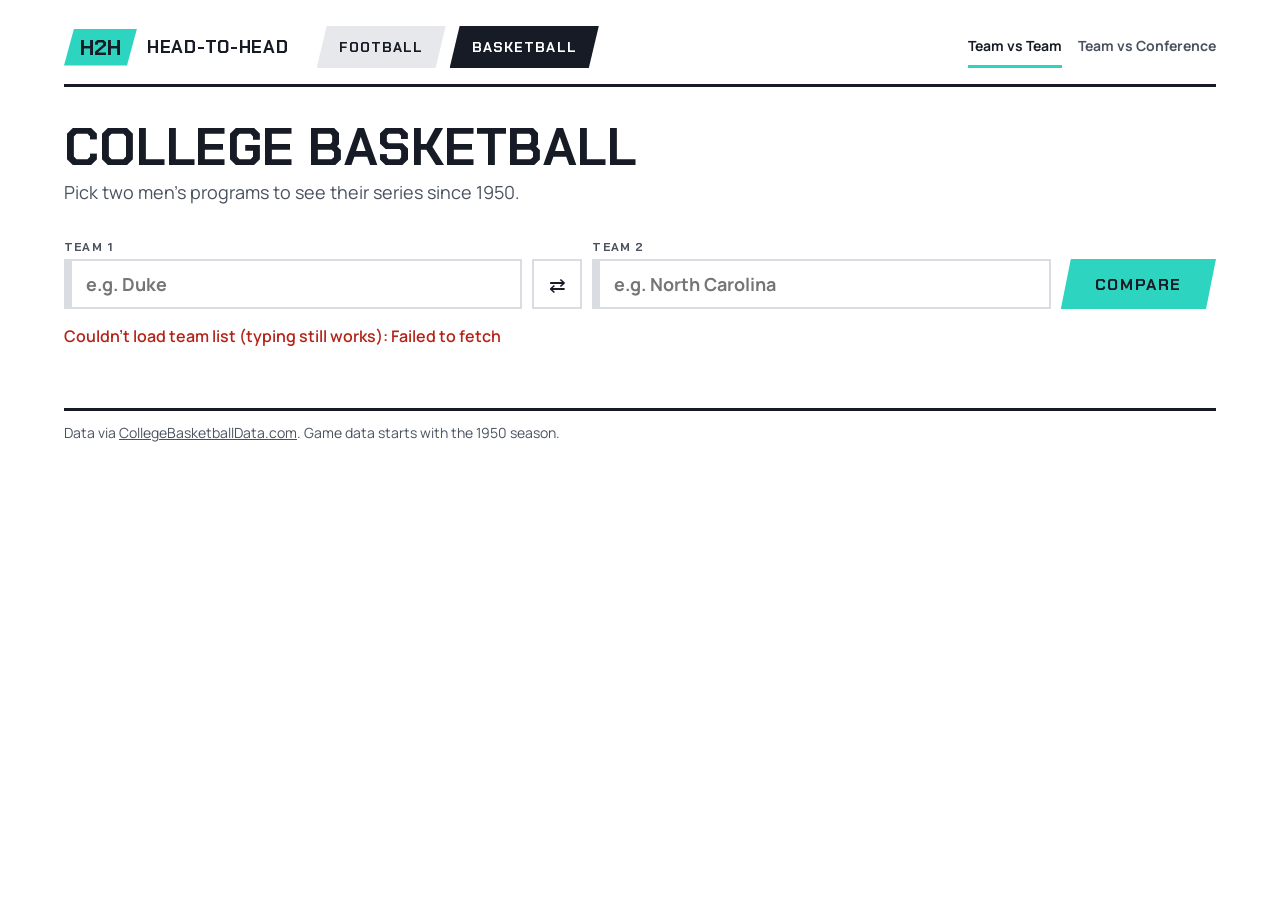
==== commit d4289d57: "feat: redo phone layout and add recent lookups The broadcast look went flat on phones: the score bug" ====
--- a/cbb-h2h.html
+++ b/cbb-h2h.html
@@ -50,9 +50,12 @@
   <div id="status" role="status"></div>
   <div id="suggest"></div>
 
-  <section id="rivalries" class="rivalries">
-    <h2 class="cap"><span>Classic rivalries</span></h2>
-    <div class="chips"></div>
+  <section id="recents" class="recents" hidden>
+    <div class="section-head">
+      <h2 class="cap"><span>Recent</span></h2>
+      <button type="button" class="link-btn recent-clear">Clear</button>
+    </div>
+    <div class="recent-list"></div>
   </section>
 
   <div id="result"></div>
@@ -79,17 +82,8 @@
 
 async function loadTeams() {
   try {
-    const teams = await apiFetch("/teams");
-    teamIndex = buildTeamIndex(teams, ["abbreviation", "shortDisplayName", "displayName"],
-      t => ({
-        color: t.primaryColor, altColor: t.secondaryColor, abbr: t.abbreviation, logos: t.logos,
-        conference: t.conference,
-      }));
-    const names = [...new Set(teams.map(t => t.school))].sort();
-    const datalist = document.getElementById("teams");
-    datalist.innerHTML = names
-      .map(name => `<option value="${esc(name)}">`)
-      .join("");
+    teamIndex = await loadTeamIndex("cbb");
+    fillTeamList(teamIndex);
     refreshInputLogos(teamIndex);
     fillConferences(teamIndex);
   } catch (err) {
@@ -230,13 +224,16 @@
 initInputLogos(() => teamIndex);
 initModes(compare);
 initGamesToggle();
-initRivalries([
-  ["Duke", "North Carolina"],
-  ["Kansas", "Kentucky"],
-  ["Indiana", "Purdue"],
-  ["Louisville", "Kentucky"],
-  ["UConn", "Villanova"],
-], compare);
+initRecents({
+  sport: "cbb",
+  max: 4,
+  onPick: (a, b) => {
+    setMode("team");
+    document.getElementById("team1").value = a;
+    document.getElementById("team2").value = b;
+    compare();
+  },
+});
 document.getElementById("team2").addEventListener("keydown", e => { if (e.key === "Enter") compare(); });
 document.getElementById("team1").addEventListener("keydown", e => { if (e.key === "Enter") compare(); });
 
--- a/style.css
+++ b/style.css
@@ -1,6 +1,7 @@
 /* Shared styles for index.html, cfb-h2h.html and cbb-h2h.html.
    "Broadcast graphic" look: slanted TV score-bug blocks, Chakra Petch + Manrope.
-   Each page sets <body data-sport="cfb|cbb"> for its accent (amber / teal). */
+   data-sport="cfb|cbb" sets the accent (amber / teal): on <body> for the page,
+   and on each recent-lookup row for its own sport. */
 
 :root {
   color-scheme: light dark;
@@ -24,6 +25,7 @@
   --body: "Manrope", -apple-system, BlinkMacSystemFont, "Segoe UI", Roboto, sans-serif;
   --slant: polygon(10px 0, 100% 0, calc(100% - 10px) 100%, 0 100%);
 }
+[data-sport="cfb"] { --accent: #f2a900; --accent-soft: #fdeec2; }
 [data-sport="cbb"] { --accent: #2dd4bf; --accent-soft: #ccf5ef; }
 
 @media (prefers-color-scheme: dark) {
@@ -42,6 +44,7 @@
     --danger: #ff8a80;
     --accent-soft: #3a2f10;
   }
+  [data-sport="cfb"] { --accent-soft: #3a2f10; }
   [data-sport="cbb"] { --accent-soft: #0f3a35; }
 }
 
@@ -118,7 +121,7 @@
 
 /* ---- Picker ---- */
 .picker { display: flex; flex-wrap: wrap; align-items: flex-end; gap: 10px; }
-.field { flex: 1 1 260px; min-width: 0; display: flex; flex-direction: column; gap: 4px; }
+.field { flex: 1 1 220px; min-width: 0; display: flex; flex-direction: column; gap: 4px; }
 .field label { font: 700 12px var(--display); letter-spacing: .1em; text-transform: uppercase; color: var(--muted); }
 .input-box { position: relative; }
 .input-box input, .input-box select {
@@ -159,7 +162,7 @@
 }
 #go:hover:not(:disabled) { filter: brightness(1.06); }
 
-/* ---- Status, suggestions, quick picks ---- */
+/* ---- Status and suggestions ---- */
 #status { margin: -18px 0 0; color: var(--muted); }
 #status:empty { display: none; }
 #status.error { color: var(--danger); font-weight: 600; }
@@ -177,8 +180,45 @@
   border: 0;
 }
 .chip:hover { background: var(--accent); color: var(--accent-fg); }
-.rivalries { display: flex; flex-direction: column; gap: 14px; }
-.rivalries .chips { display: flex; gap: 8px; flex-wrap: wrap; }
+
+/* ---- Recent lookups: a sport band over two team blocks ---- */
+.recents { display: flex; flex-direction: column; gap: 14px; }
+.recent-list { display: grid; grid-template-columns: repeat(2, minmax(0, 1fr)); gap: 8px 12px; }
+.recent-list:empty { display: none; }
+.recent { display: flex; flex-direction: column; min-width: 0; color: var(--fg); text-decoration: none; background: var(--panel); border: 1px solid var(--line); }
+.recent:hover { border-color: var(--fg); }
+.recent-band {
+  display: flex;
+  justify-content: space-between;
+  gap: 12px;
+  padding: 4px 10px;
+  font: 700 11px var(--display);
+  letter-spacing: .12em;
+  text-transform: uppercase;
+  background: var(--accent);
+  color: var(--accent-fg);
+}
+.recent-lead { min-width: 0; overflow: hidden; text-overflow: ellipsis; white-space: nowrap; }
+.recent-row { display: flex; align-items: stretch; height: 50px; }
+.recent-team { flex: 0 0 84px; display: flex; align-items: center; justify-content: center; gap: 6px; }
+.recent-team.t1 { background: var(--c1); color: var(--f1); clip-path: polygon(0 0, 100% 0, calc(100% - 10px) 100%, 0 100%); }
+.recent-team.t2 { background: var(--c2); color: var(--f2); clip-path: polygon(10px 0, 100% 0, 100% 100%, 0 100%); }
+.recent-team b { font: 700 20px var(--display); font-variant-numeric: tabular-nums; }
+.recent-vs {
+  flex: 1;
+  min-width: 0;
+  display: flex;
+  align-items: center;
+  justify-content: center;
+  padding: 0 6px;
+  text-align: center;
+  font: 700 15px var(--display);
+  letter-spacing: .05em;
+  overflow-wrap: anywhere;
+}
+.recent .logo.disc { width: 26px; height: 26px; padding: 3px; }
+.recent .logo.disc .initials { font-size: 9px; }
+.recent-empty { margin: 0; padding: 14px; font-size: 15px; color: var(--muted); border: 1px dashed var(--line); }
 
 #result { display: flex; flex-direction: column; gap: 34px; }
 #result:empty { display: none; }
@@ -227,8 +267,9 @@
   font: 700 clamp(22px, 2.8vw, 34px) / 1.05 var(--display);
   letter-spacing: .02em;
   text-transform: uppercase;
-  /* Break between words, and inside a word only if it can't fit at all. */
+  /* Break between words; a word too long for the block hyphenates instead of overflowing. */
   overflow-wrap: break-word;
+  hyphens: auto;
 }
 .bug-team.t2 .bug-name { text-align: right; }
 .bug-num { font: 700 clamp(56px, 7.5vw, 92px) / 1 var(--display); font-variant-numeric: tabular-nums; }
@@ -321,33 +362,38 @@
 }
 .pill.post { background: var(--accent-soft); }
 
-/* ---- Series notes: six cards, three across ---- */
+/* ---- Series notes: six cards, three across, labels on a team-color bar ----
+   --nc/--nf are the team's block color and text color (unset for a tie). */
 .notes { display: grid; grid-template-columns: repeat(3, minmax(0, 1fr)); gap: 12px; }
-.note {
-  display: flex;
-  flex-direction: column;
-  gap: 4px;
-  min-width: 0;
-  padding: 16px 18px;
-  background: var(--panel);
-  border: 1px solid var(--line);
-  border-top: 5px solid var(--mark, var(--line));
-}
-.note-label { font: 700 12px var(--display); letter-spacing: .12em; text-transform: uppercase; color: var(--muted); }
-.note-value { font: 700 40px / 1.05 var(--display); font-variant-numeric: tabular-nums; }
-.note-sub { font-size: 14px; color: var(--muted); }
+.note { display: flex; flex-direction: column; min-width: 0; background: var(--panel); border: 1px solid var(--line); }
+.note-label {
+  padding: 7px 26px 7px 16px;
+  font: 700 12px var(--display);
+  letter-spacing: .1em;
+  text-transform: uppercase;
+  background: var(--nc, var(--panel-2));
+  color: var(--nf, var(--fg));
+  clip-path: polygon(0 0, 100% 0, calc(100% - 12px) 100%, 0 100%);
+}
+@media (prefers-color-scheme: dark) {
+  /* A navy bar barely shows on the dark card, so it gets a top edge in the lighter mark color. */
+  .note-label { box-shadow: inset 0 3px 0 var(--nm, transparent); }
+}
+.note-value { padding: 10px 18px 0; font: 700 40px / 1.05 var(--display); font-variant-numeric: tabular-nums; }
+.note-sub { padding: 2px 18px 14px; font-size: 14px; color: var(--muted); }
 
 /* ---- Wins by decade: team 1 above the line, team 2 below ---- */
 .dec-legend { display: flex; flex-wrap: wrap; gap: 6px 18px; font-size: 14px; font-weight: 700; }
-.dec-legend span { display: inline-flex; align-items: center; gap: 6px; }
+.dec-legend > span { display: inline-flex; align-items: center; gap: 6px; }
 .dec-legend i { width: 12px; height: 12px; }
 .dec-scroll { overflow-x: auto; -webkit-overflow-scrolling: touch; }
-.dec-chart { display: flex; gap: 8px; }
+/* Bars carry their length as --v (0–1 of the busiest decade); --n is the decade count. */
+.dec-chart { display: flex; gap: 8px; min-width: calc(var(--n) * 40px); }
 .dec-col { flex: 1; min-width: 34px; display: flex; flex-direction: column; }
 .dec-up, .dec-down { height: 140px; display: flex; flex-direction: column; align-items: center; gap: 3px; }
 .dec-up { justify-content: flex-end; }
 .dec-down { justify-content: flex-start; }
-.dec-up i, .dec-down i { display: block; width: 70%; }
+.dec-up i, .dec-down i { display: block; flex: none; width: 70%; height: calc(var(--v) * 110px); }
 .dec-up i { background: var(--mark1); }
 .dec-down i { background: var(--mark2); }
 .dec-n { font: 700 13px var(--display); }
@@ -365,28 +411,36 @@
 .dec-chart.has-ties .dec-label { height: 34px; }
 .dec-label small { display: block; font-size: 10px; opacity: .8; }
 
-/* ---- Every meeting: recent games as score boxes, then the full table ---- */
-.boxes { display: grid; grid-template-columns: repeat(3, minmax(0, 1fr)); gap: 12px; }
-.box { display: flex; flex-direction: column; min-width: 0; background: var(--panel); border: 1px solid var(--line); }
-.box-head {
-  display: flex;
-  justify-content: space-between;
-  gap: 8px;
-  padding: 6px 12px;
-  font: 700 12px var(--display);
-  letter-spacing: .1em;
-  text-transform: uppercase;
-  background: var(--panel-2);
-}
-.box.upcoming .box-head { background: var(--accent-soft); }
-.box-site { min-width: 0; overflow: hidden; text-overflow: ellipsis; white-space: nowrap; }
-.box-line { display: flex; align-items: center; gap: 10px; padding: 8px 12px; border-left: 6px solid var(--mark1); }
-.box-line + .box-line { border-top: 1px solid var(--line-soft); border-left-color: var(--mark2); }
-.box-line span { flex: 1; min-width: 0; overflow-wrap: anywhere; }
-.box-line b { font: 700 24px var(--display); font-variant-numeric: tabular-nums; color: var(--loser); }
-.box-line.won span { font-weight: 800; }
-.box-line.won b { color: var(--fg); }
-.box-tags { display: flex; flex-wrap: wrap; gap: 4px; padding: 0 12px 8px 18px; }
+/* ---- Every meeting: recent games as winner-colored strips, then the full table ----
+   Two columns filled top to bottom (--rows is half the strip count, rounded up). */
+.gstrips {
+  display: grid;
+  grid-template-columns: repeat(2, minmax(0, 1fr));
+  grid-template-rows: repeat(var(--rows), auto);
+  grid-auto-flow: column;
+  gap: 6px 12px;
+}
+.gstrip { display: flex; align-items: stretch; min-width: 0; min-height: 60px; background: var(--panel-2); color: var(--fg); }
+.gstrip.t1 { background: var(--c1); color: var(--f1); }
+.gstrip.t2 { background: var(--c2); color: var(--f2); }
+.gstrip.upcoming { background: var(--accent-soft); }
+.gstrip-year {
+  flex: 0 0 66px;
+  display: grid;
+  place-items: center;
+  font: 700 18px var(--display);
+  font-variant-numeric: tabular-nums;
+  background: rgba(0, 0, 0, .28);
+  clip-path: polygon(0 0, 100% 0, calc(100% - 10px) 100%, 0 100%);
+}
+.gstrip.tie .gstrip-year, .gstrip.upcoming .gstrip-year { background: rgba(127, 127, 127, .2); }
+.gstrip-main { flex: 1; min-width: 0; display: flex; flex-direction: column; justify-content: center; gap: 1px; padding: 8px 12px; }
+.gstrip-main b { font: 700 19px / 1.15 var(--display); letter-spacing: .03em; text-transform: uppercase; overflow-wrap: anywhere; }
+.gstrip-main small { font-size: 12px; opacity: .88; }
+.gstrip .pill, .gstrip .pill.post { margin-left: 2px; padding: 0 6px; background: rgba(255, 255, 255, .22); color: inherit; }
+.gstrip.tie .pill, .gstrip.upcoming .pill { background: var(--panel); }
+.gstrip .logo.disc { align-self: center; margin-right: 12px; width: 38px; height: 38px; padding: 5px; }
+.gstrip .logo.disc .initials { font-size: 12px; }
 .btn {
   align-self: center;
   min-height: 46px;
@@ -456,56 +510,115 @@
 footer.wrap::before { content: ""; display: block; height: 3px; margin-bottom: 12px; background: var(--rule); }
 footer a { color: var(--muted); }
 
-/* ---- Landing page ---- */
-.landing-hero h1 { margin: 0 0 10px; font: 700 clamp(40px, 8vw, 64px) / 1 var(--display); text-transform: uppercase; letter-spacing: .01em; }
-.landing-hero p { margin: 0; max-width: 640px; font-size: 19px; color: var(--muted); }
-.sports { display: grid; grid-template-columns: repeat(auto-fit, minmax(min(100%, 460px), 1fr)); gap: 40px; }
-.sport-col { display: flex; flex-direction: column; gap: 14px; }
-.sport-col > p { margin: 0; color: var(--muted); }
-.rivs { display: flex; flex-direction: column; gap: 14px; }
-.sport-col[data-sport="cfb"] { --accent: #f2a900; }
-.sport-col[data-sport="cbb"] { --accent: #2dd4bf; }
-.riv { display: flex; flex-direction: column; color: var(--fg); text-decoration: none; background: var(--panel); border: 1px solid var(--line); }
-.riv:hover { border-color: var(--fg); }
-.riv-row { display: flex; align-items: stretch; min-height: 64px; }
-.riv-team { flex: 1; min-width: 0; display: flex; align-items: center; gap: 12px; }
-.riv-team.t1 { padding: 0 34px 0 16px; background: var(--c1); color: var(--f1); clip-path: polygon(0 0, 100% 0, calc(100% - 22px) 100%, 0 100%); }
-.riv-team.t2 { padding: 0 16px 0 34px; background: var(--c2); color: var(--f2); clip-path: polygon(22px 0, 100% 0, 100% 100%, 0 100%); }
-.riv-abbr { flex: 1; font: 700 20px var(--display); letter-spacing: .04em; }
-.riv-team.t2 .riv-abbr { text-align: right; }
-.riv-num { font: 700 36px / 1 var(--display); font-variant-numeric: tabular-nums; }
-.riv-mid {
-  flex: 0 0 76px;
-  margin: 0 -20px;
-  z-index: 1;
-  display: flex;
-  align-items: center;
-  justify-content: center;
-  font: 700 13px var(--display);
-  letter-spacing: .08em;
-  background: var(--bar);
-  color: var(--bar-fg);
-  clip-path: polygon(22px 0, 100% 0, calc(100% - 22px) 100%, 0 100%);
-}
-.riv-meta { display: flex; flex-wrap: wrap; justify-content: space-between; align-items: center; gap: 8px 12px; padding: 10px 10px 10px 14px; font-size: 15px; }
-.riv-open { margin-left: auto; font: 700 13px var(--display); letter-spacing: .1em; padding: 7px 18px; background: var(--accent); color: var(--accent-fg); clip-path: var(--slant); }
-.sport-cta {
-  align-self: flex-start;
-  margin-top: 6px;
-  padding: 20px 44px;
-  font: 700 19px var(--display);
-  letter-spacing: .1em;
-  text-transform: uppercase;
-  text-decoration: none;
+/* ---- Home page: the search on an accent panel (amber or teal by sport) ---- */
+.home-search {
+  margin: -10px -24px 0;
+  padding: 30px 24px 56px;
+  display: flex;
+  flex-direction: column;
+  gap: 16px;
   background: var(--accent);
   color: var(--accent-fg);
-  clip-path: polygon(16px 0, 100% 0, calc(100% - 16px) 100%, 0 100%);
-}
-.sport-cta:focus-visible { clip-path: none; }
+  clip-path: polygon(0 0, 100% 0, 100% calc(100% - 28px), 0 100%);
+}
+.home-search h1 { margin: 0; font: 700 clamp(38px, 7vw, 64px) / 1 var(--display); text-transform: uppercase; letter-spacing: .01em; }
+.sport-switch { display: flex; gap: 4px; }
+.sport-switch button {
+  padding: 11px 22px;
+  font: 700 14px var(--display);
+  letter-spacing: .08em;
+  text-transform: uppercase;
+  color: #161b26;
+  background: rgba(255, 255, 255, .55);
+  border: 0;
+}
+.sport-switch button[aria-pressed="true"] { background: #161b26; color: #ffffff; }
+.home-search .field label { color: inherit; }
+.home-search .input-box input { border-color: transparent; }
+.home-search .input-box input:focus { border-color: #161b26; }
+.home-search button.swap { border-color: transparent; }
+/* Compare can't be accent-on-accent here. */
+.home-search #go { background: #161b26; color: #ffffff; }
+.home-search #status { margin: 0; color: inherit; font-weight: 700; }
+.home-search #suggest { margin: 0; }
+.conf-link { align-self: flex-start; color: inherit; font-size: 14px; font-weight: 800; text-underline-offset: 3px; }
 
 /* ---- Narrower screens ---- */
+@media (max-width: 1100px) {
+  .bug .logo.disc { width: 64px; height: 64px; padding: 9px; }
+  .bug .logo.disc .initials { font-size: 20px; }
+  .bug-team { gap: 14px; }
+  .bug-team.t1 { padding: 18px 46px 18px 20px; }
+  .bug-team.t2 { padding: 18px 20px 18px 46px; }
+  .bug-mid { flex-basis: 130px; margin: 0 -26px; }
+}
 @media (max-width: 900px) {
-  .notes, .boxes { grid-template-columns: repeat(2, minmax(0, 1fr)); }
+  .notes { grid-template-columns: repeat(2, minmax(0, 1fr)); }
+}
+/* Between the phone layout and full width there's no room for the logo discs in the bug. */
+@media (min-width: 761px) and (max-width: 900px) {
+  .bug .logo.disc { display: none; }
+}
+@media (max-width: 760px) {
+  /* The bug becomes one edge-to-edge band split on a diagonal: team 1's color
+     fills it, team 2's is laid over the right side by ::before, and ::after is
+     the dark seam. Each team block is then just a transparent column of logo,
+     name and score, so long names grow the band instead of overflowing it. */
+  .bug { margin: 0 -24px; }
+  .bug-row { position: relative; display: grid; grid-template-columns: repeat(2, minmax(0, 1fr)); min-height: 236px; background: var(--c1); }
+  .bug-row::before, .bug-row::after { content: ""; position: absolute; inset: 0; }
+  .bug-row::before { background: var(--c2); clip-path: polygon(64% 0, 100% 0, 100% 100%, 36% 100%); }
+  .bug-row::after { background: #10141b; clip-path: polygon(61% 0, 67% 0, 39% 100%, 33% 100%); }
+  .bug-team.t1, .bug-team.t2 {
+    position: relative;
+    z-index: 1;
+    flex-direction: column;
+    gap: 8px;
+    padding: 18px 16px 4px;
+    background: none;
+    clip-path: none;
+    box-shadow: none;
+  }
+  .bug-team.t1 { align-items: flex-start; }
+  .bug-team.t2 { align-items: flex-end; }
+  /* Team 2's markup runs score, name, logo (for the desktop mirror); stack it logo first. */
+  .bug-team.t2 > .logo, .bug-team.t2 > .conf-logos { order: -2; }
+  .bug-team.t2 .bug-name { order: -1; }
+  /* Narrow enough to stay on their own side of the diagonal. */
+  .bug-name { flex: none; max-width: 90%; font-size: clamp(14px, 4.3vw, 17px); letter-spacing: .03em; }
+  .bug-num { margin-top: auto; font-size: 84px; }
+  .bug-num.long { font-size: 58px; }
+  /* The tag sits between the two logos, the one row names never reach. */
+  .bug-mid {
+    position: absolute;
+    z-index: 2;
+    left: 50%;
+    top: 47px;
+    transform: translate(-50%, -50%);
+    margin: 0;
+    flex-direction: row;
+    gap: 6px;
+    padding: 5px 16px;
+    white-space: nowrap;
+    background: var(--accent);
+    color: var(--accent-fg);
+    clip-path: var(--slant);
+  }
+  .bug-mid small, .bug-mid b { font: 700 13px var(--display); letter-spacing: .08em; color: inherit; }
+  .bug .logo.disc { width: 58px; height: 58px; padding: 8px; }
+  .bug .logo.disc .initials { font-size: 18px; }
+  .bug-strip { padding: 10px 16px; gap: 6px 14px; font-size: 13px; }
+  .bug-strip .sep { display: none; }
+  .bug-strip .link-btn { margin-left: 0; }
+  .skeleton { margin: 0 -24px; }
+  .skel-row { position: relative; height: 236px; }
+  .skel-row .skel { position: absolute; inset: 0; margin: 0; }
+  .skel-row .skel:first-child { clip-path: polygon(0 0, 61% 0, 33% 100%, 0 100%); }
+  .skel-row .skel:last-child { margin: 0; clip-path: polygon(67% 0, 100% 0, 100% 100%, 39% 100%); }
+  .skel.strip { margin-top: 0; }
+}
+@media (prefers-color-scheme: dark) and (max-width: 760px) {
+  .bug-mid small { color: inherit; }
 }
 @media (max-width: 640px) {
   .wrap { padding: 0 16px; }
@@ -519,33 +632,41 @@
   #go { flex-basis: 100%; }
   #status { margin-top: -12px; }
   #suggest { margin-top: -16px; }
-
-  /* The bug stacks: team 1, a thin middle row, team 2. Slants would clip stacked blocks. */
-  .bug-row { flex-direction: column; min-height: 0; }
-  .bug-team.t1, .bug-team.t2 { clip-path: none; padding: 14px 16px; gap: 14px; }
-  .bug-team.t2 { flex-direction: row-reverse; }
-  .bug-team.t2 .bug-name { text-align: left; }
-  .bug-mid { flex: none; margin: 0; flex-direction: row; gap: 10px; padding: 6px; clip-path: none; }
-  .bug-mid b { font-size: 18px; }
-  .logo.disc { width: 56px; height: 56px; padding: 8px; }
-  .logo.disc .initials { font-size: 17px; }
-  .bug-num { font-size: 56px; }
-  .bug-strip { padding: 10px 14px; gap: 6px 14px; font-size: 13px; }
-  .bug-strip .sep { display: none; }
-  .bug-strip .link-btn { margin-left: 0; }
-  .skel-row { height: 220px; flex-direction: column; }
-  .skel-row .skel:first-child, .skel-row .skel:last-child { clip-path: none; margin: 0; }
-  .skel-row .skel:last-child { margin-top: 6px; }
+  .bug, .skeleton { margin: 0 -16px; }
+  .home-search { margin: -8px -16px 0; padding: 24px 16px 48px; gap: 14px; clip-path: polygon(0 0, 100% 0, 100% calc(100% - 22px), 0 100%); }
+  /* Swap and Compare share a row under both fields, so recents start higher up. */
+  .home-search button.swap { order: 1; margin: 0; }
+  .home-search #go { order: 2; flex: 1 1 0; min-width: 0; }
 
   .notes { gap: 8px; }
-  .note { padding: 12px; }
-  .note-value { font-size: 28px; }
-  .note-sub { font-size: 13px; }
-  .boxes { grid-template-columns: minmax(0, 1fr); }
-  .box-head { flex-direction: column; gap: 0; }
-  .box-site { white-space: normal; }
-  .riv-num { font-size: 30px; }
-  .riv-abbr { font-size: 17px; }
-  .sport-cta { align-self: stretch; text-align: center; }
+  .note-label { padding: 6px 20px 6px 10px; font-size: 11px; letter-spacing: .08em; }
+  .note-value { padding: 8px 10px 0; font-size: 28px; }
+  .note-sub { padding: 2px 10px 10px; font-size: 13px; }
+
+  /* Wins by decade turns sideways: one row per decade, team 1's bar growing
+     left from the decade label, team 2's growing right. */
+  .dec-legend .dec-where { display: none; }
+  .dec-legend { width: 100%; justify-content: space-between; }
+  .dec-chart { flex-direction: column; gap: 4px; min-width: 0; }
+  .dec-col { flex-direction: row; align-items: center; min-width: 0; }
+  .dec-up, .dec-down { flex: 1; min-width: 0; height: 22px; flex-direction: row; align-items: center; gap: 6px; }
+  .dec-up { justify-content: flex-end; }
+  .dec-up i, .dec-down i { width: calc(var(--v) * (100% - 28px)); height: 18px; }
+  .dec-label, .dec-chart.has-ties .dec-label { flex: 0 0 76px; height: 24px; flex-direction: row; align-items: center; justify-content: center; gap: 5px; }
+  .dec-label small { display: inline; }
+
+  .gstrips { grid-template-columns: minmax(0, 1fr); grid-template-rows: none; grid-auto-flow: row; gap: 4px; }
+  .gstrip-year { flex-basis: 62px; }
+  .recent-list { grid-template-columns: minmax(0, 1fr); gap: 8px; }
   table { font-size: 14px; }
 }
+@media (max-width: 380px) {
+  .bug .logo.disc { width: 46px; height: 46px; padding: 6px; }
+  .bug .logo.disc .initials { font-size: 14px; }
+  .bug-mid { top: 41px; }
+  .bug-name { letter-spacing: .01em; }
+  .bug-num { font-size: 64px; }
+  .bug-num.long { font-size: 46px; }
+  .recent-team { flex-basis: 74px; }
+  .gstrip .logo.disc { display: none; }
+}
